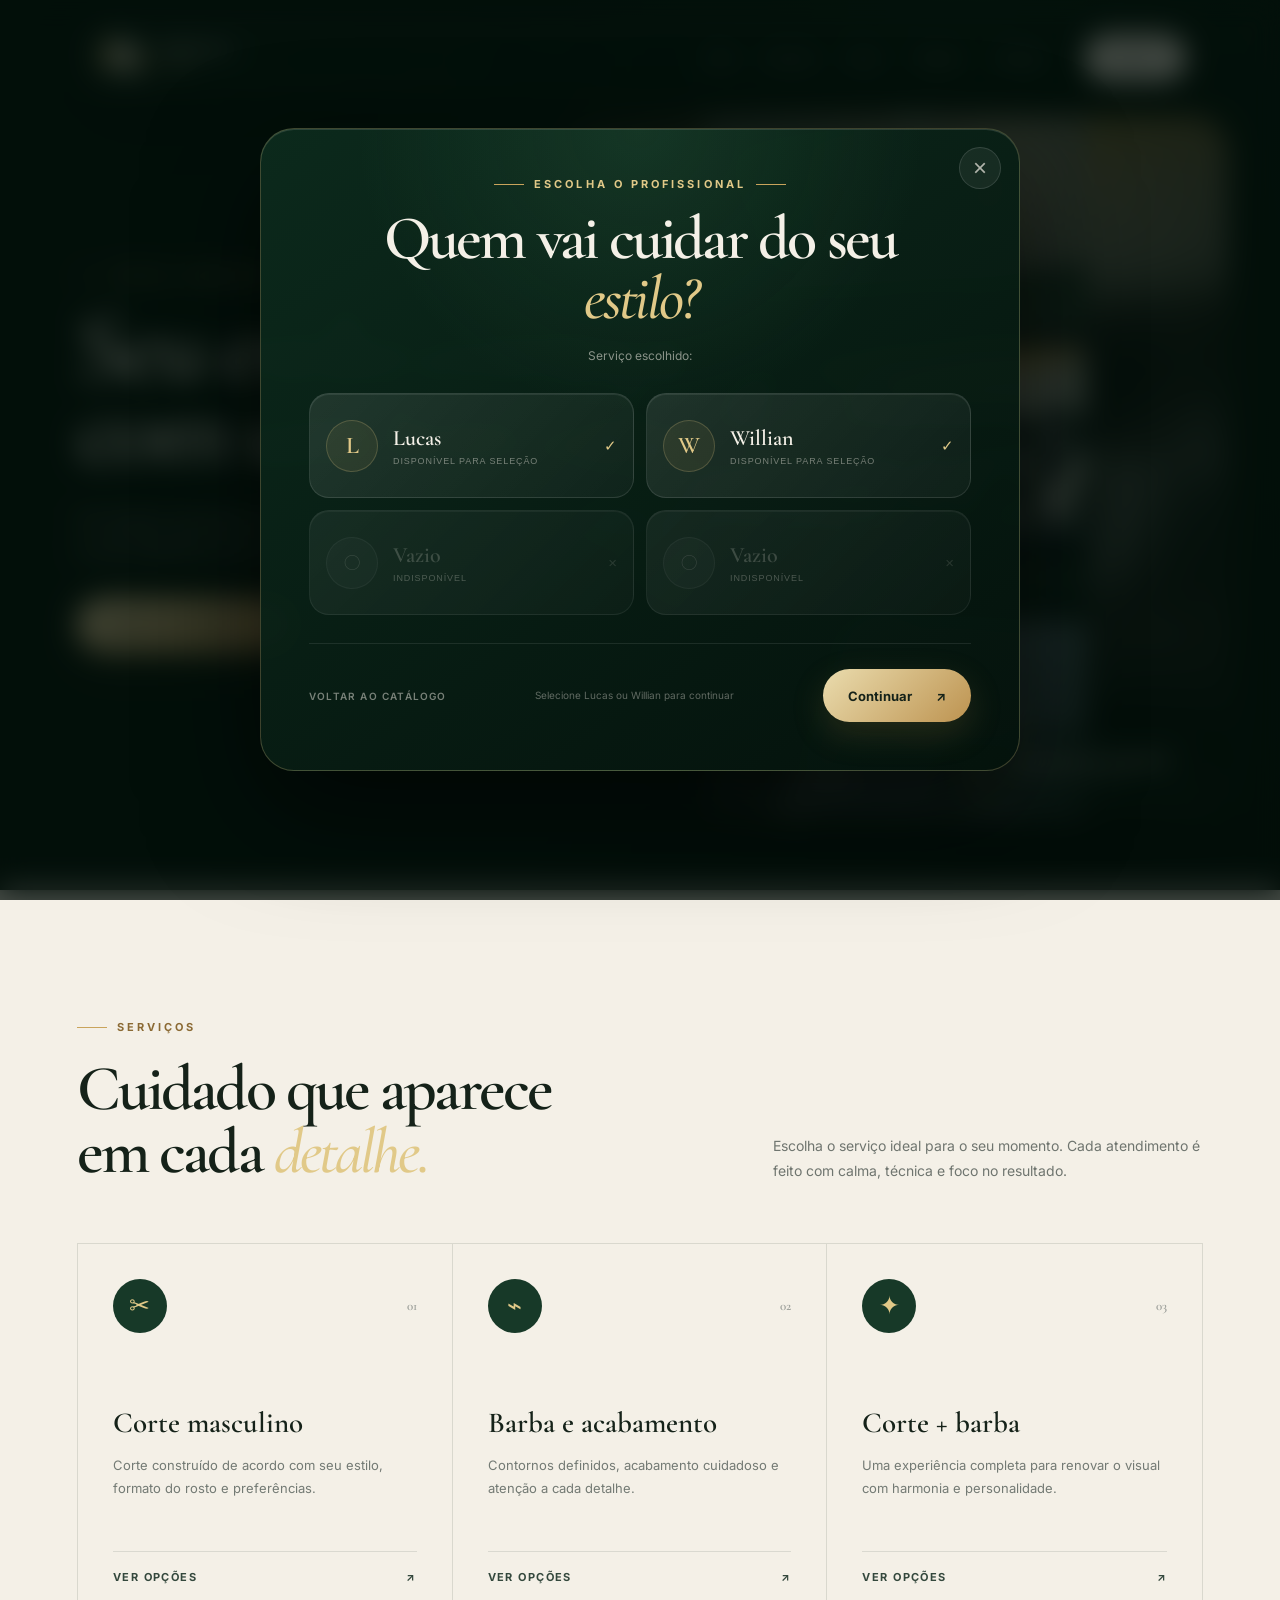
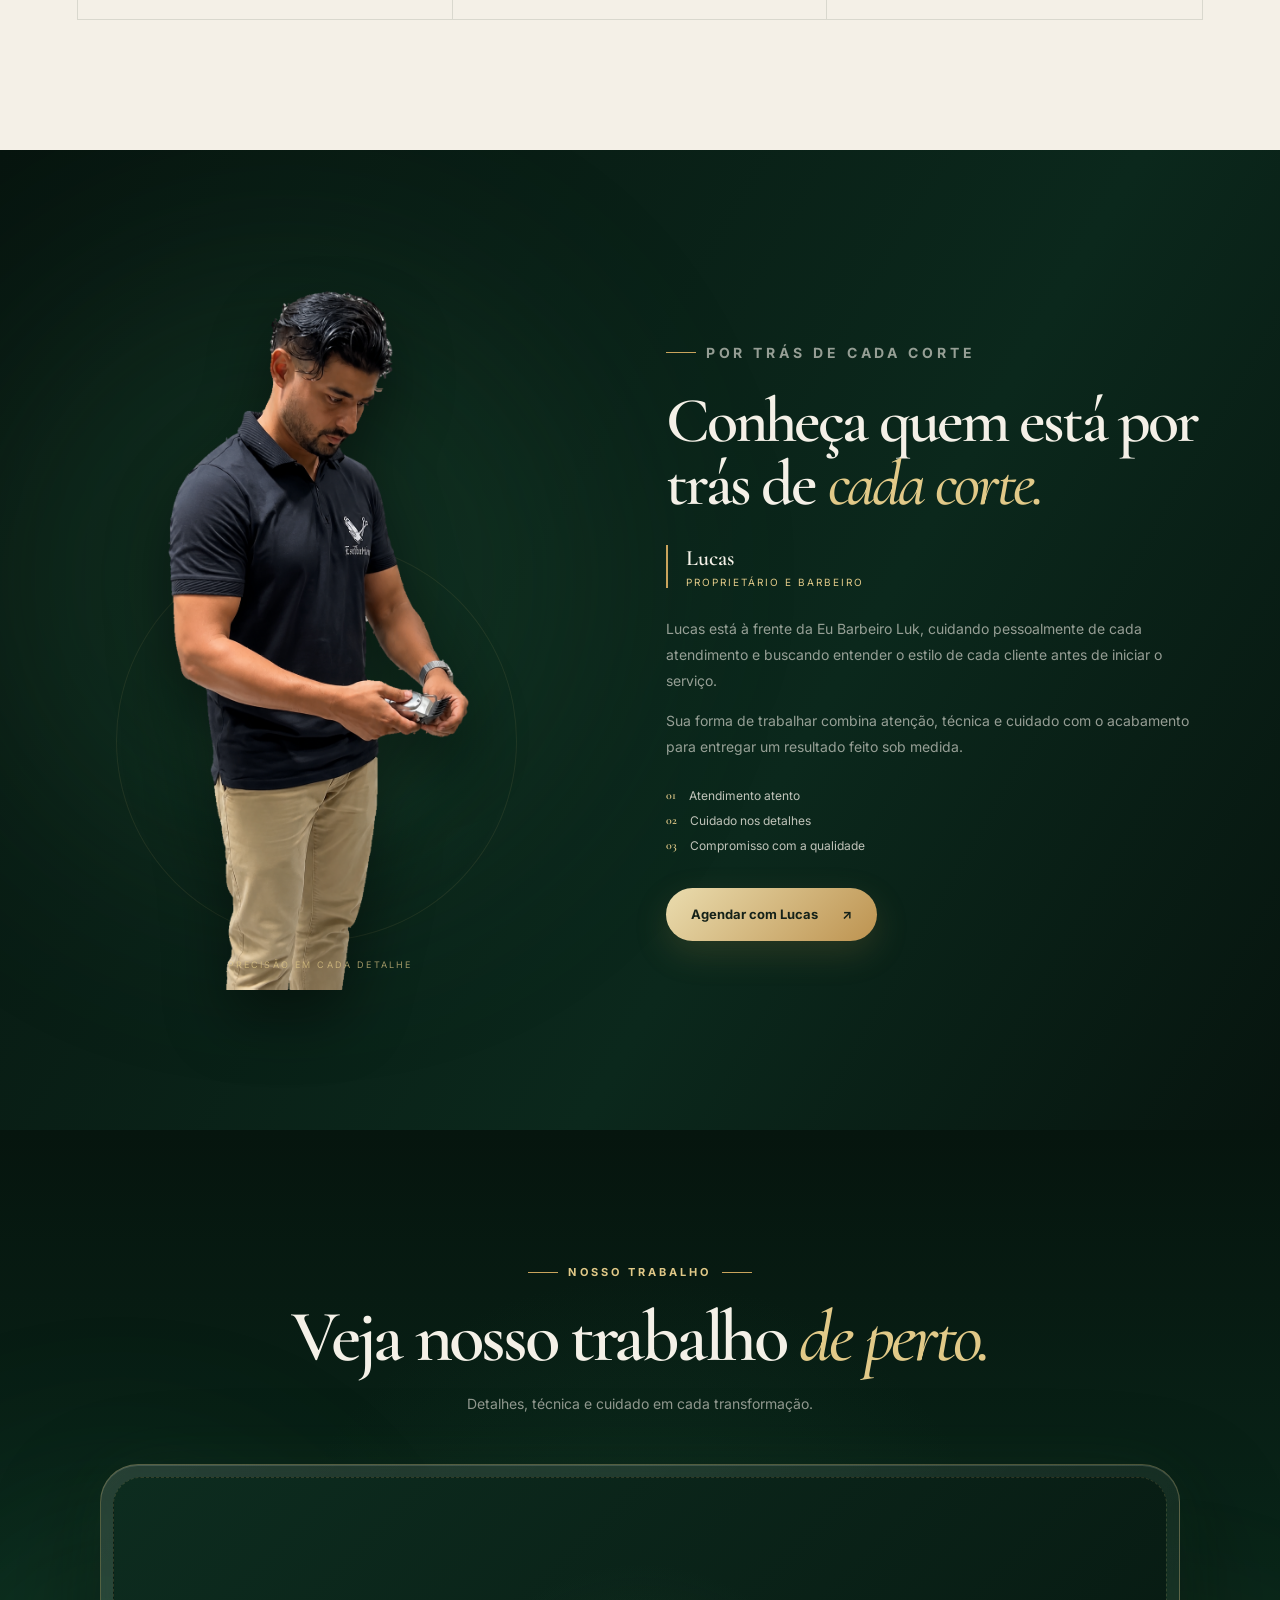
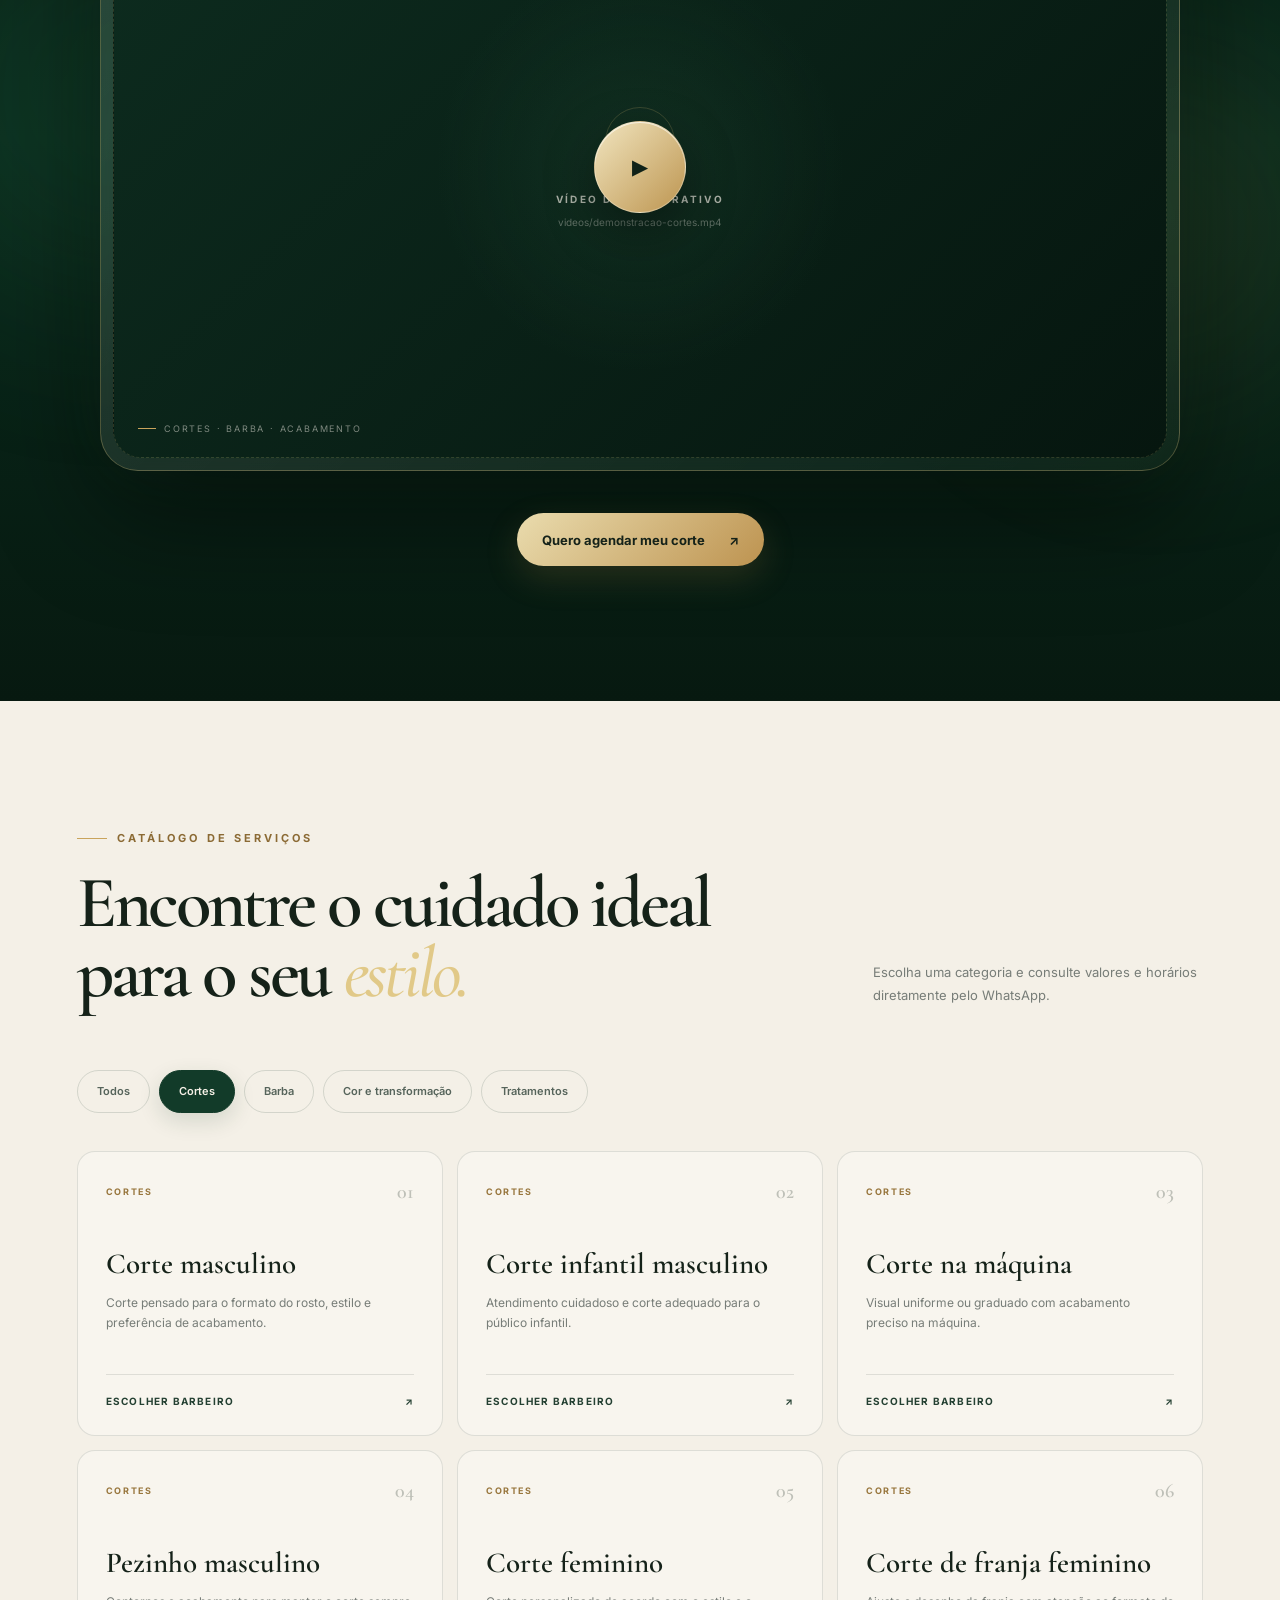
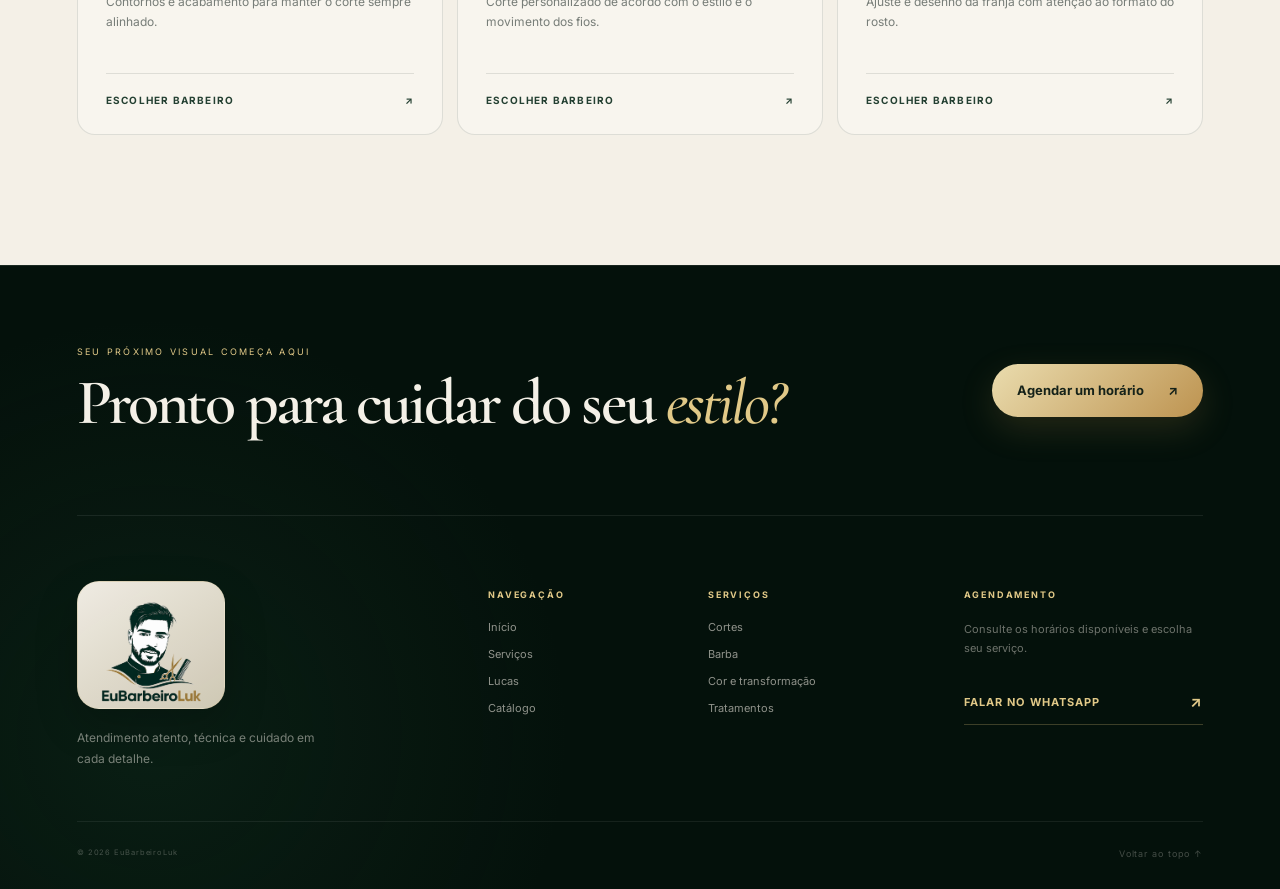
==== index.html @ 693a6d9d "Add files via upload" ====
<!doctype html>
<html lang="pt-BR">
<head>
  <meta charset="utf-8">
  <meta name="viewport" content="width=device-width, initial-scale=1">
  <meta name="description" content="Eu Barbeiro Luk. Estilo, precisão e cuidado em cada detalhe.">
  <meta name="theme-color" content="#06130e">
  <title>Eu Barbeiro Luk</title>
  <link rel="icon" href="imagens/logo-marca.png">
  <link rel="preconnect" href="https://fonts.googleapis.com">
  <link rel="preconnect" href="https://fonts.gstatic.com" crossorigin>
  <link href="https://fonts.googleapis.com/css2?family=Cormorant+Garamond:wght@500;600;700&family=Inter:wght@400;600;700&display=swap" rel="stylesheet">
  <link rel="stylesheet" href="estilos.css">
  <script src="script.js" defer></script>
</head>
<body>
  <header class="floating-header" id="cabecalho">
    <a class="brand" href="#inicio" aria-label="Eu Barbeiro Luk, início">
      <span class="brand-mark">
        <span class="brand-monogram" aria-hidden="true">L</span>
        <img src="imagens/logo-marca.png" alt="" class="brand-logo is-loaded">
      </span>
      <span class="brand-copy"><strong>EuBarbeiro</strong><small>Luk</small></span>
    </a>
    <nav class="nav" id="menu-principal" aria-label="Navegação principal">
      <a href="#inicio">Início</a>
      <a href="#servicos">Serviços</a>
      <a href="#proprietario">Sobre</a>
      <a href="#trabalho">Trabalho</a>
      <a href="#catalogo">Catálogo</a>
    </nav>
    <a class="header-cta whatsapp-link" data-message="Olá! Gostaria de consultar os horários disponíveis na Eu Barbeiro Luk." target="_blank" rel="noreferrer">Agendar</a>
    <button class="menu-button" type="button" aria-label="Abrir menu" aria-expanded="false" aria-controls="menu-principal"><span></span><span></span></button>
  </header>

  <main>
    <section class="hero" id="inicio">
      <div class="hero-media" aria-label="Fachada da Eu Barbeiro Luk">
        <img src="imagens/fachada.jpg" alt="Fachada da barbearia Eu Barbeiro Luk" class="hero-photo is-loaded">
      </div>
      <div class="hero-wash"></div><div class="hero-orb hero-orb-one"></div><div class="hero-orb hero-orb-two"></div>
      <div class="hero-content reveal">
        <p class="eyebrow"><span></span> Estilo, precisão e identidade</p>
        <h1>Seu estilo começa<br>com um <em>bom corte.</em></h1>
        <p class="hero-description">Um espaço pensado para quem valoriza técnica, atenção aos detalhes e uma experiência de cuidado do início ao fim.</p>
        <div class="hero-actions">
          <a class="button button-primary whatsapp-link" data-message="Olá! Quero agendar um horário na Eu Barbeiro Luk." target="_blank" rel="noreferrer">Agendar meu horário <span aria-hidden="true">↗</span></a>
          <a class="text-link" href="#servicos">Conhecer serviços <span aria-hidden="true">↓</span></a>
        </div>
      </div>
      <div class="hero-note glass-card" aria-label="Atendimento personalizado">
        <span class="note-mark" aria-hidden="true">✦</span><div><strong>Atendimento personalizado</strong><small>Do seu jeito, no seu ritmo.</small></div>
      </div>
    </section>

    <section class="section services" id="servicos">
      <div class="section-heading">
        <div><p class="eyebrow"><span></span> Serviços</p><h2>Cuidado que aparece<br>em cada <em>detalhe.</em></h2></div>
        <p>Escolha o serviço ideal para o seu momento. Cada atendimento é feito com calma, técnica e foco no resultado.</p>
      </div>
      <div class="service-grid">
        <article class="service-card"><div class="service-top"><span class="service-symbol" aria-hidden="true">✂</span><small>01</small></div><h3>Corte masculino</h3><p>Corte construído de acordo com seu estilo, formato do rosto e preferências.</p><a href="#catalogo">Ver opções <span aria-hidden="true">↗</span></a></article>
        <article class="service-card"><div class="service-top"><span class="service-symbol" aria-hidden="true">⌁</span><small>02</small></div><h3>Barba e acabamento</h3><p>Contornos definidos, acabamento cuidadoso e atenção a cada detalhe.</p><a href="#catalogo">Ver opções <span aria-hidden="true">↗</span></a></article>
        <article class="service-card"><div class="service-top"><span class="service-symbol" aria-hidden="true">✦</span><small>03</small></div><h3>Corte + barba</h3><p>Uma experiência completa para renovar o visual com harmonia e personalidade.</p><a href="#catalogo">Ver opções <span aria-hidden="true">↗</span></a></article>
      </div>
    </section>

    <section class="owner-section" id="proprietario">
      <div class="owner-glow"></div>
      <div class="owner-layout">
        <div class="owner-photo-wrap reveal">
          <img src="imagens/proprietario.png" alt="Lucas, proprietário e barbeiro da Eu Barbeiro Luk" loading="lazy" class="owner-photo is-loaded">
          <span class="owner-photo-caption">Precisão em cada detalhe</span>
        </div>
        <div class="owner-content reveal">
          <p class="eyebrow"><span></span> Por trás de cada corte</p>
          <h2>Conheça quem está por trás de <em>cada corte.</em></h2>
          <div class="owner-role"><span>Lucas</span><small>Proprietário e barbeiro</small></div>
          <!-- EDITE A APRESENTAÇÃO PROFISSIONAL NOS PARÁGRAFOS ABAIXO. -->
          <p>Lucas está à frente da Eu Barbeiro Luk, cuidando pessoalmente de cada atendimento e buscando entender o estilo de cada cliente antes de iniciar o serviço.</p>
          <p>Sua forma de trabalhar combina atenção, técnica e cuidado com o acabamento para entregar um resultado feito sob medida.</p>
          <div class="owner-values"><span><b>01</b> Atendimento atento</span><span><b>02</b> Cuidado nos detalhes</span><span><b>03</b> Compromisso com a qualidade</span></div>
          <a class="button button-primary whatsapp-link" data-message="Olá! Gostaria de agendar um horário com Lucas na Eu Barbeiro Luk." target="_blank" rel="noreferrer">Agendar com Lucas <span aria-hidden="true">↗</span></a>
        </div>
      </div>
    </section>

    <section class="video-section" id="trabalho">
      <div class="video-aura video-aura-one"></div><div class="video-aura video-aura-two"></div>
      <div class="video-heading reveal">
        <p class="eyebrow centered"><span></span> Nosso trabalho <span></span></p>
        <h2>Veja nosso trabalho <em>de perto.</em></h2>
        <p>Detalhes, técnica e cuidado em cada transformação.</p>
      </div>
      <div class="video-frame reveal">
        <div class="video-placeholder" aria-hidden="true"><span class="video-placeholder-mark">L</span><strong>VÍDEO DEMONSTRATIVO</strong><small>videos/demonstracao-cortes.mp4</small></div>
        <video class="showcase-video is-ready" src="videos/demonstracao-cortes.mp4" poster="imagens/capa-video.jpg" preload="metadata" playsinline controls aria-label="Demonstração de cortes, acabamento e barba">Seu navegador não oferece suporte à reprodução de vídeo.</video>
        <button class="custom-play" type="button" aria-label="Reproduzir vídeo demonstrativo"><span aria-hidden="true">▶</span></button>
        <div class="video-corner-label"><span></span> cortes · barba · acabamento</div>
      </div>
      <a class="button button-primary video-cta whatsapp-link" data-message="Olá! Assisti ao vídeo da Eu Barbeiro Luk e gostaria de consultar os horários disponíveis." target="_blank" rel="noreferrer">Quero agendar meu corte <span aria-hidden="true">↗</span></a>
    </section>

    <section class="catalogue section" id="catalogo">
      <div class="catalogue-heading">
        <div><p class="eyebrow"><span></span> Catálogo de serviços</p><h2>Encontre o cuidado ideal para o seu <em>estilo.</em></h2></div>
        <p>Escolha uma categoria e consulte valores e horários diretamente pelo WhatsApp.</p>
      </div>
      <div class="catalogue-filters" role="group" aria-label="Filtrar serviços por categoria">
        <button type="button" data-category="Todos" aria-pressed="false">Todos</button>
        <button type="button" data-category="Cortes" class="is-active" aria-pressed="true">Cortes</button>
        <button type="button" data-category="Barba" aria-pressed="false">Barba</button>
        <button type="button" data-category="Cor e transformação" aria-pressed="false">Cor e transformação</button>
        <button type="button" data-category="Tratamentos" aria-pressed="false">Tratamentos</button>
      </div>
      <div class="catalogue-grid" aria-live="polite"></div>
    </section>
  </main>

  <footer>
    <div class="footer-cta">
      <div><span>Seu próximo visual começa aqui</span><h2>Pronto para cuidar do seu <em>estilo?</em></h2></div>
      <a class="button button-primary whatsapp-link" data-message="Olá! Gostaria de consultar os horários disponíveis na Eu Barbeiro Luk." target="_blank" rel="noreferrer">Agendar um horário <span aria-hidden="true">↗</span></a>
    </div>
    <div class="footer-main">
      <div class="footer-intro"><a class="footer-brand" href="#inicio" aria-label="EuBarbeiroLuk, voltar ao início"><img src="imagens/logo.png" alt="EuBarbeiroLuk" loading="lazy"></a><p>Atendimento atento, técnica e cuidado em cada detalhe.</p></div>
      <div class="footer-column"><span>Navegação</span><a href="#inicio">Início</a><a href="#servicos">Serviços</a><a href="#proprietario">Lucas</a><a href="#catalogo">Catálogo</a></div>
      <div class="footer-column"><span>Serviços</span><a href="#catalogo">Cortes</a><a href="#catalogo">Barba</a><a href="#catalogo">Cor e transformação</a><a href="#catalogo">Tratamentos</a></div>
      <div class="footer-column footer-contact"><span>Agendamento</span><p>Consulte os horários disponíveis e escolha seu serviço.</p><a class="whatsapp-link" data-message="Olá! Gostaria de agendar um horário na Eu Barbeiro Luk." target="_blank" rel="noreferrer">Falar no WhatsApp <b aria-hidden="true">↗</b></a></div>
    </div>
    <div class="footer-bottom"><small>© <span id="ano-atual"></span> EuBarbeiroLuk</small><a href="#inicio">Voltar ao topo ↑</a></div>
  </footer>

  <div class="barber-modal-backdrop" id="barber-modal-backdrop" hidden>
    <div class="barber-modal" role="dialog" aria-modal="true" aria-labelledby="barber-modal-title" aria-describedby="barber-modal-description">
      <button class="barber-modal-close" type="button" aria-label="Fechar seleção de barbeiro">×</button>
      <p class="eyebrow centered"><span></span> Escolha o profissional <span></span></p>
      <h2 id="barber-modal-title">Quem vai cuidar do seu <em>estilo?</em></h2>
      <p id="barber-modal-description" class="barber-modal-service">Serviço escolhido: <strong id="servico-escolhido"></strong></p>
      <div class="barber-grid">
        <button type="button" class="barber-card" data-barber="Lucas" aria-pressed="false"><span class="barber-avatar" aria-hidden="true">L</span><span class="barber-card-copy"><strong>Lucas</strong><small>Disponível para seleção</small></span><span class="barber-card-status" aria-hidden="true">✓</span></button>
        <button type="button" class="barber-card" data-barber="Willian" aria-pressed="false"><span class="barber-avatar" aria-hidden="true">W</span><span class="barber-card-copy"><strong>Willian</strong><small>Disponível para seleção</small></span><span class="barber-card-status" aria-hidden="true">✓</span></button>
        <button type="button" class="barber-card" disabled aria-disabled="true"><span class="barber-avatar" aria-hidden="true">○</span><span class="barber-card-copy"><strong>Vazio</strong><small>Indisponível</small></span><span class="barber-card-status" aria-hidden="true">×</span></button>
        <button type="button" class="barber-card" disabled aria-disabled="true"><span class="barber-avatar" aria-hidden="true">○</span><span class="barber-card-copy"><strong>Vazio</strong><small>Indisponível</small></span><span class="barber-card-status" aria-hidden="true">×</span></button>
      </div>
      <div class="barber-modal-footer">
        <button type="button" class="barber-back-button">Voltar ao catálogo</button>
        <span class="barber-selection-hint">Selecione Lucas ou Willian para continuar</span>
        <a class="button button-primary barber-continue" target="_blank" rel="noreferrer" hidden>Continuar <span aria-hidden="true">↗</span></a>
      </div>
    </div>
  </div>
</body>
</html>
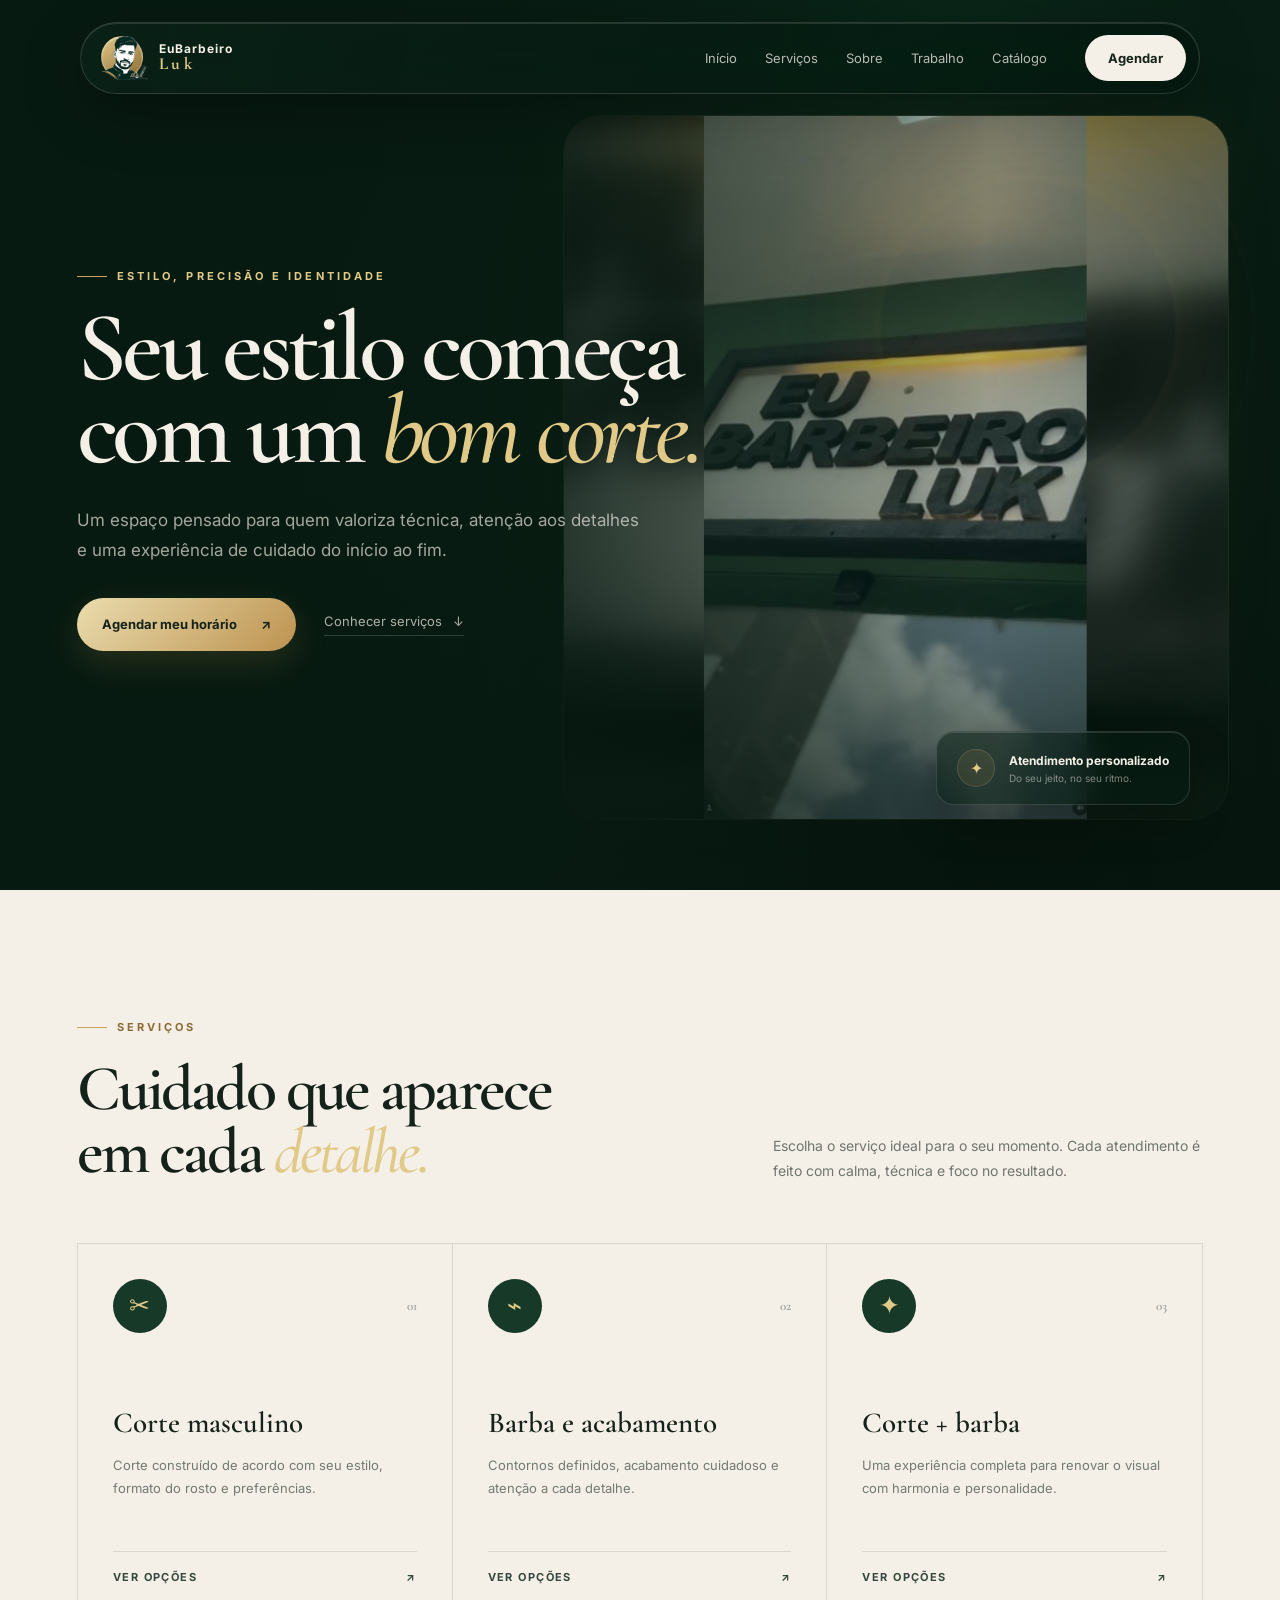
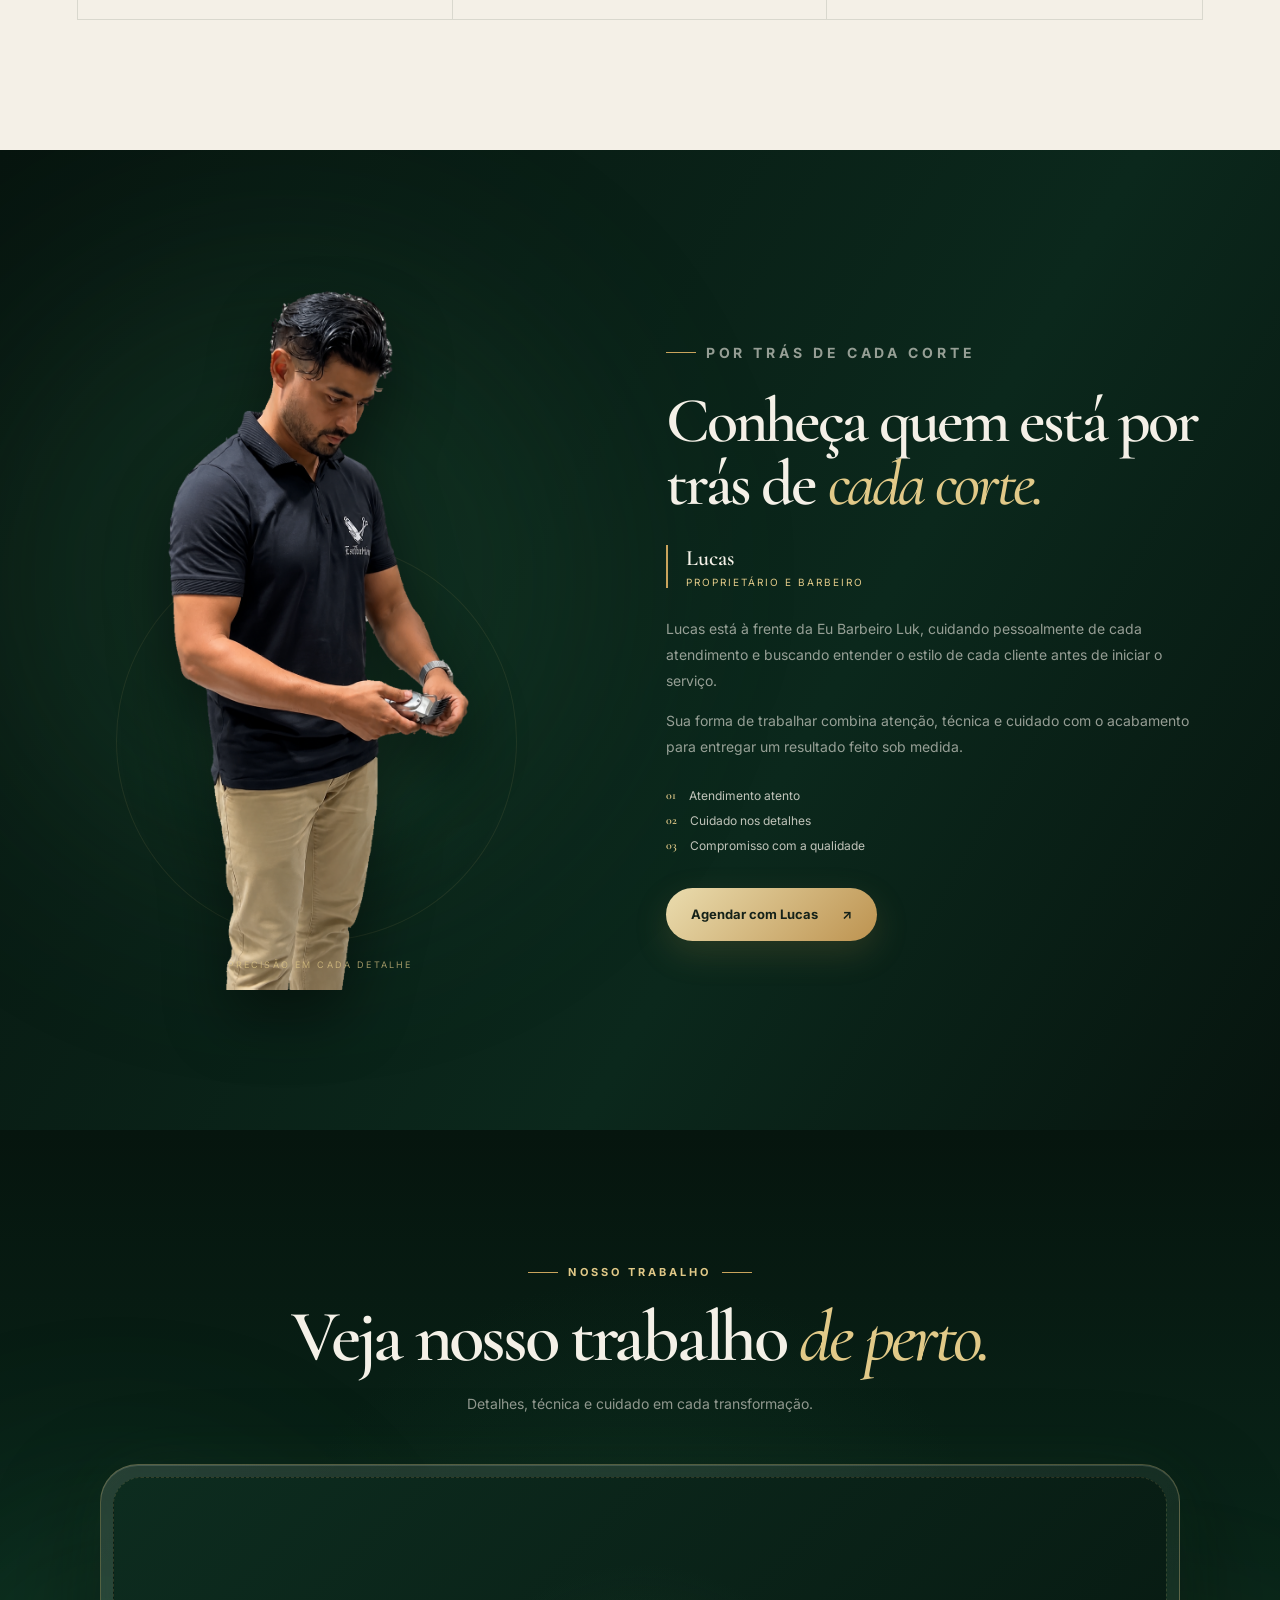
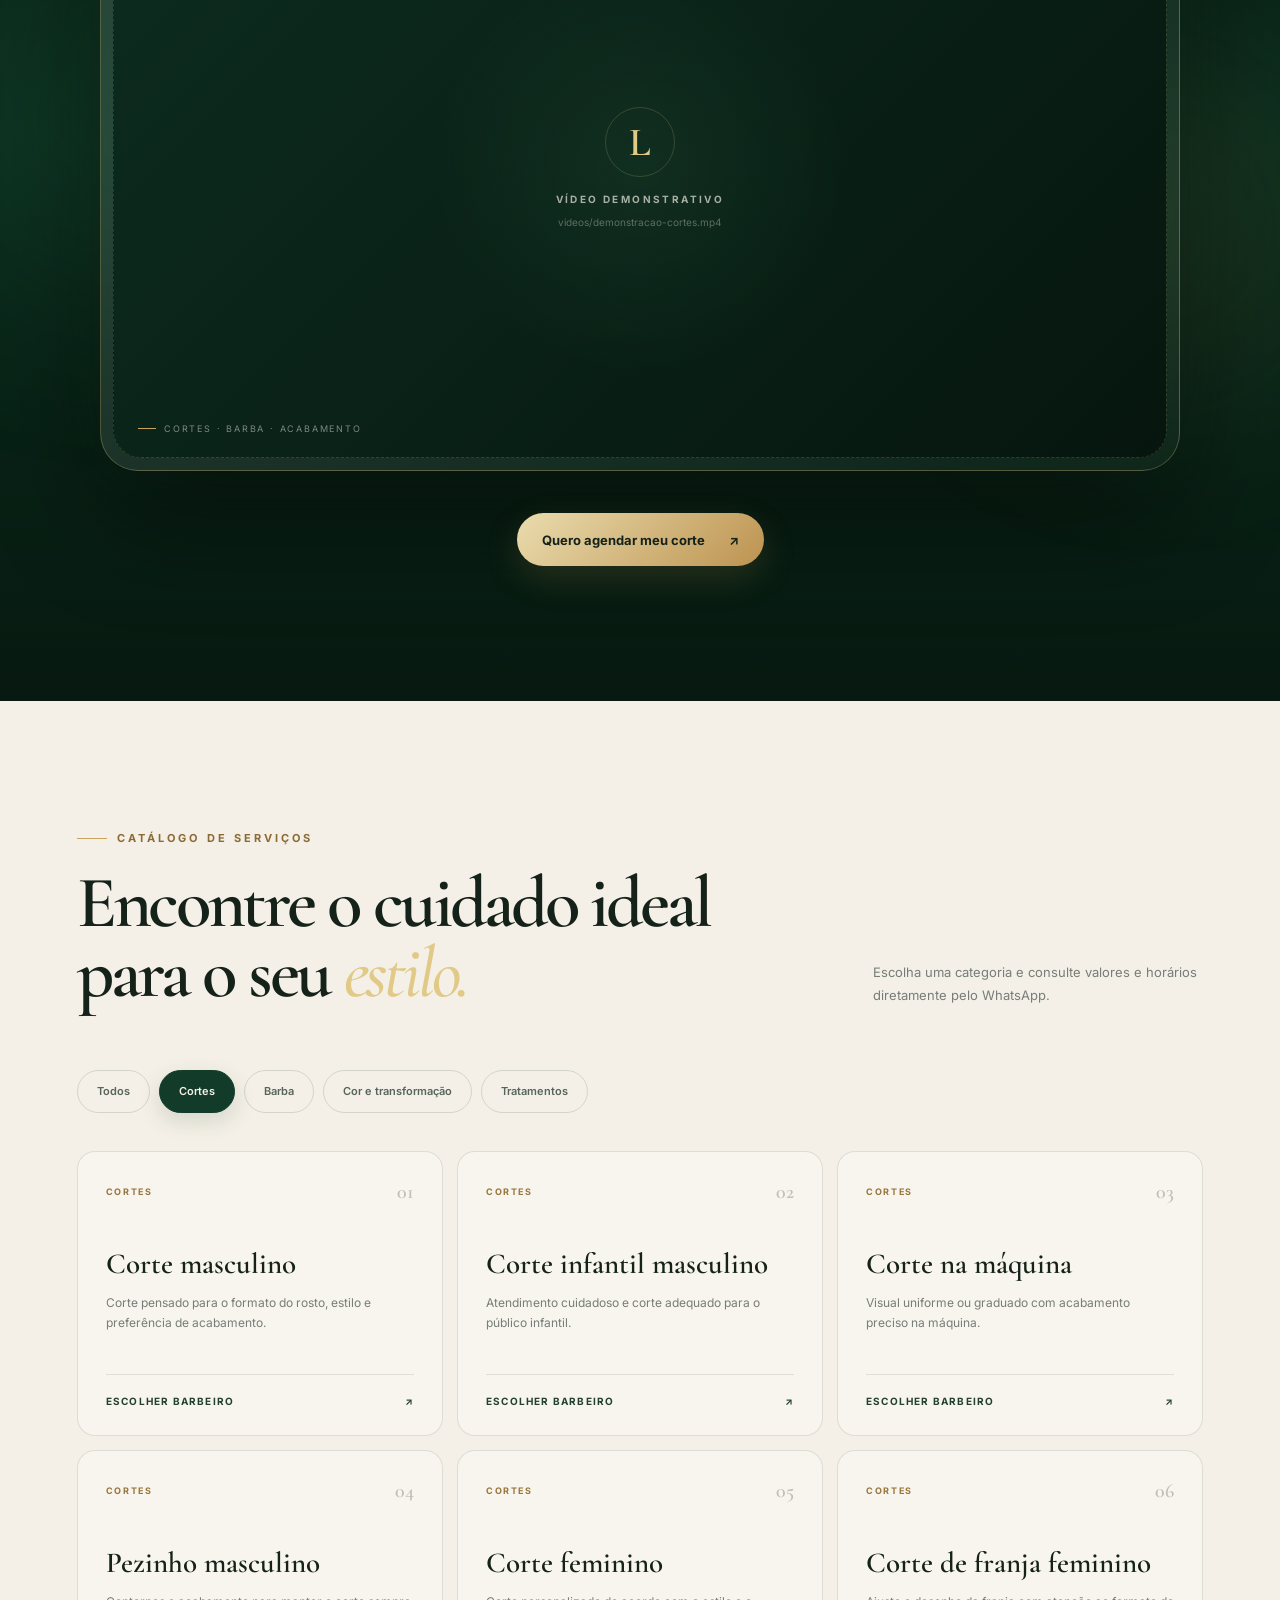
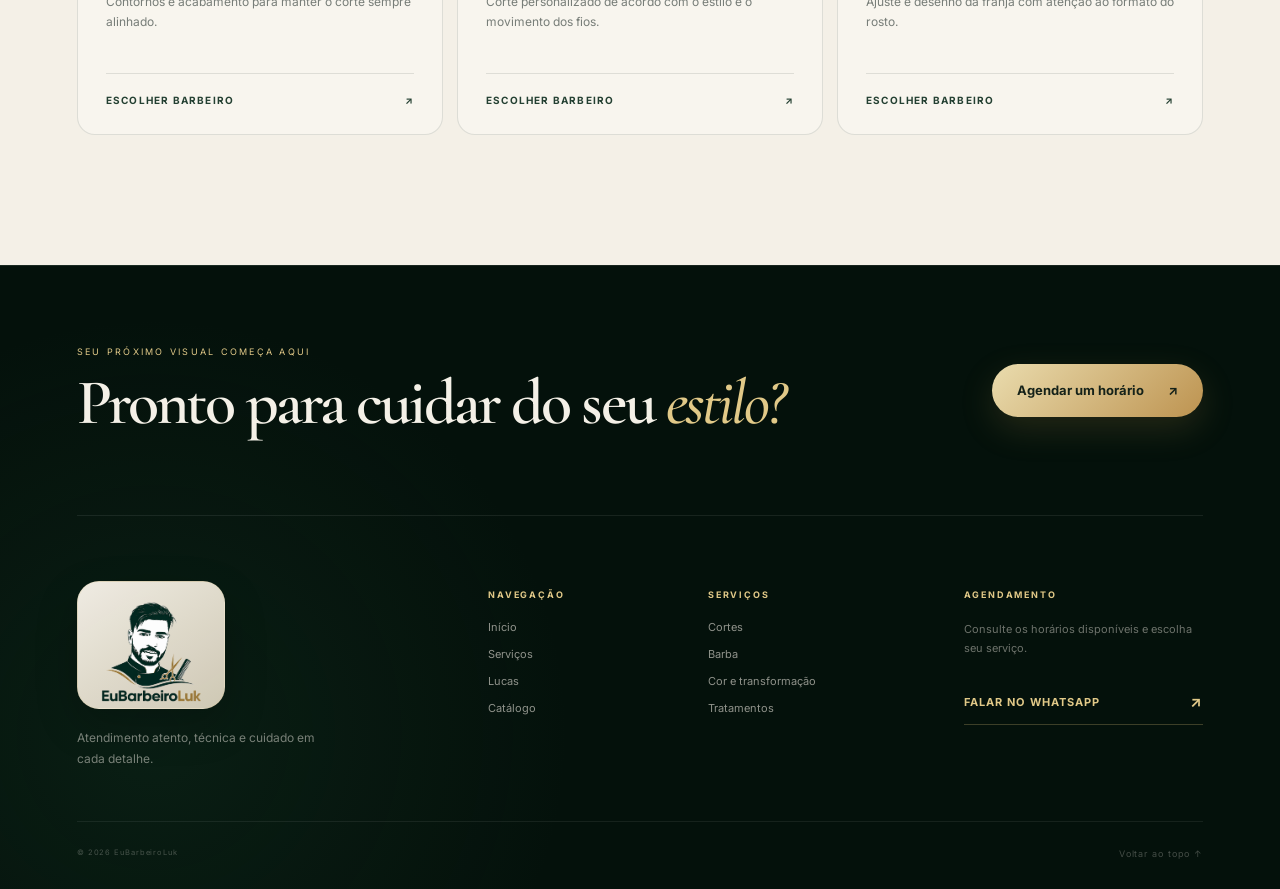
==== commit 2e6fdbe1: "Add files via upload" ====
--- a/index.html
+++ b/index.html
@@ -10,8 +10,8 @@
   <link rel="preconnect" href="https://fonts.googleapis.com">
   <link rel="preconnect" href="https://fonts.gstatic.com" crossorigin>
   <link href="https://fonts.googleapis.com/css2?family=Cormorant+Garamond:wght@500;600;700&family=Inter:wght@400;600;700&display=swap" rel="stylesheet">
-  <link rel="stylesheet" href="estilos.css">
-  <script src="script.js" defer></script>
+  <link rel="stylesheet" href="estilos.css?v=2">
+  <script src="script.js?v=2" defer></script>
 </head>
 <body>
   <header class="floating-header" id="cabecalho">
--- a/estilos.css
+++ b/estilos.css
@@ -0,0 +1,260 @@
+:root { --font-inter:"Inter",Arial,sans-serif; --font-cormorant:"Cormorant Garamond",Georgia,serif; --ink:#06130e; --forest:#0b2419; --cream:#f4f0e7; --gold:#c9a45c; --gold-light:#e1c988; --line:rgba(205,177,112,.22); }
+* { box-sizing:border-box; }
+[hidden],.barber-modal-backdrop[hidden],.barber-continue[hidden],.barber-selection-hint[hidden],.custom-play[hidden] { display:none!important; }
+html { scroll-behavior:smooth; }
+body { margin:0; background:var(--ink); color:var(--cream); font-family:var(--font-inter),Arial,sans-serif; overflow-x:hidden; }
+a { color:inherit; text-decoration:none; }
+button,a { -webkit-tap-highlight-color:transparent; }
+button:focus-visible,a:focus-visible,video:focus-visible { outline:2px solid var(--gold-light); outline-offset:4px; }
+
+.floating-header { position:fixed; top:22px; left:50%; z-index:50; transform:translateX(-50%); width:min(1120px,calc(100% - 32px)); min-height:72px; display:flex; align-items:center; gap:38px; padding:10px 13px 10px 20px; border:1px solid rgba(255,255,255,.14); border-radius:999px; background:linear-gradient(105deg,rgba(12,35,25,.72),rgba(4,18,12,.54)); box-shadow:0 18px 60px rgba(0,0,0,.28),inset 0 1px 0 rgba(255,255,255,.12); backdrop-filter:blur(20px) saturate(130%); transition:min-height .55s cubic-bezier(.22,.8,.26,1),width .55s cubic-bezier(.22,.8,.26,1),top .55s,background .55s; }
+.floating-header.is-compact { top:12px; width:min(820px,calc(100% - 28px)); min-height:58px; background:linear-gradient(105deg,rgba(12,35,25,.77),rgba(4,18,12,.64)); }
+.brand { display:flex; align-items:center; gap:10px; flex-shrink:0; }
+.brand-mark { position:relative; width:48px; height:44px; display:block; flex-shrink:0; }
+.brand-logo,.brand-monogram { position:absolute; inset:0; width:48px; height:44px; }
+.brand-logo { z-index:2; object-fit:contain; opacity:0; transition:opacity .25s; }
+.brand-logo.is-loaded { opacity:1; }
+.brand-monogram { display:grid; place-items:center; width:42px; height:42px; border-radius:50%; background:linear-gradient(145deg,var(--gold-light),#8d6a2e); color:#102117; border:1px solid rgba(255,255,255,.28); font:700 24px/1 var(--font-cormorant),serif; box-shadow:inset 0 1px 1px rgba(255,255,255,.4); }
+.brand-copy { display:flex; flex-direction:column; line-height:1; letter-spacing:.06em; }
+.brand-copy strong { font-size:12px; }
+.brand-copy small { color:var(--gold-light); font:700 17px/1.05 var(--font-cormorant),serif; letter-spacing:.2em; }
+.nav { display:flex; align-items:center; justify-content:center; gap:28px; margin-left:auto; }
+.nav a { color:rgba(244,240,231,.75); font-size:13px; transition:color .25s; }
+.nav a:hover { color:var(--gold-light); }
+.header-cta { display:inline-flex; align-items:center; justify-content:center; min-height:46px; padding:0 23px; border-radius:999px; background:var(--cream); color:#142219; font-size:13px; font-weight:700; transition:transform .25s,box-shadow .25s; }
+.header-cta:hover { transform:translateY(-2px); box-shadow:0 8px 24px rgba(225,201,136,.18); }
+.menu-button { display:none; }
+
+.hero { min-height:890px; position:relative; display:flex; align-items:center; padding:150px max(6vw,28px) 120px; isolation:isolate; overflow:hidden; background:radial-gradient(circle at 75% 44%,rgba(91,128,91,.25),transparent 28%),linear-gradient(115deg,#071a11 0%,#0b2b1c 55%,#07150f 100%); }
+.hero-media { position:absolute; z-index:-3; top:115px; right:4%; bottom:70px; width:52%; overflow:hidden; border:1px solid rgba(225,201,136,.22); border-radius:38px; background:#0a2016; box-shadow:0 34px 90px rgba(0,0,0,.42),0 0 50px rgba(201,164,92,.08),inset 0 1px rgba(255,255,255,.12); }
+.hero-media::after { content:""; position:absolute; inset:0; pointer-events:none; background:linear-gradient(130deg,rgba(255,255,255,.08),transparent 24%,transparent 72%,rgba(201,164,92,.07)); }
+.hero-photo { position:absolute; inset:0; width:100%; height:100%; object-fit:cover; object-position:center; filter:saturate(.82) contrast(1.04); opacity:0; transition:opacity .45s,transform .6s cubic-bezier(.2,.75,.28,1); }
+.hero-photo.is-loaded { opacity:1; }
+.hero-media:hover .hero-photo { transform:scale(1.025); }
+.hero-wash { position:absolute; inset:0; z-index:-2; background:linear-gradient(90deg,#071a11 0%,rgba(7,26,17,.92) 37%,rgba(7,26,17,.28) 77%,rgba(7,26,17,.58) 100%),linear-gradient(0deg,rgba(4,14,9,.7),transparent 45%); }
+.hero-orb { position:absolute; border-radius:50%; filter:blur(2px); z-index:-1; pointer-events:none; }
+.hero-orb-one { width:300px; height:300px; border:1px solid rgba(207,174,98,.17); right:8%; top:20%; box-shadow:0 0 100px rgba(197,164,89,.08); }
+.hero-orb-two { width:470px; height:470px; border:1px solid rgba(255,255,255,.06); right:2%; top:10%; }
+.hero-content { width:min(720px,67vw); position:relative; z-index:2; }
+.eyebrow { display:flex; align-items:center; gap:10px; margin:0 0 24px; color:var(--gold-light); font-size:11px; text-transform:uppercase; letter-spacing:.28em; font-weight:700; }
+.eyebrow span { width:30px; height:1px; background:var(--gold); }
+h1,h2 { margin:0; font-family:var(--font-cormorant),Georgia,serif; font-weight:600; letter-spacing:-.045em; }
+h1 { font-size:clamp(64px,7.7vw,116px); line-height:.84; }
+h1 em,h2 em { color:var(--gold-light); font-weight:500; }
+.hero-description { max-width:570px; margin:32px 0; color:rgba(244,240,231,.66); font-size:17px; line-height:1.8; }
+.hero-actions { display:flex; align-items:center; gap:28px; }
+.button { min-height:53px; display:inline-flex; align-items:center; justify-content:center; gap:24px; padding:0 25px; border-radius:999px; font-size:13px; font-weight:700; transition:transform .25s,box-shadow .25s,background .25s; }
+.button-primary { color:#152219; background:linear-gradient(135deg,#eadcae,#bd9350); box-shadow:0 12px 34px rgba(182,143,71,.18); }
+.button-primary:hover { transform:translateY(-3px); box-shadow:0 16px 42px rgba(182,143,71,.28); }
+.text-link { display:inline-flex; align-items:center; gap:11px; color:rgba(244,240,231,.7); font-size:13px; border-bottom:1px solid rgba(244,240,231,.18); padding-bottom:6px; }
+.hero-note { position:absolute; right:7%; bottom:85px; display:flex; align-items:center; gap:14px; padding:17px 20px; }
+.glass-card { border:1px solid rgba(255,255,255,.13); background:rgba(7,29,19,.54); backdrop-filter:blur(16px); border-radius:18px; box-shadow:0 15px 45px rgba(0,0,0,.24),inset 0 1px rgba(255,255,255,.12); }
+.note-mark { width:38px; height:38px; border-radius:50%; display:grid; place-items:center; color:var(--gold-light); background:rgba(196,158,85,.11); border:1px solid var(--line); }
+.hero-note div { display:flex; flex-direction:column; gap:4px; }
+.hero-note strong { font-size:12px; }
+.hero-note small { color:rgba(244,240,231,.5); font-size:10px; }
+.asset-hint { text-align:center; color:rgba(244,240,231,.58); }
+.asset-hint span { display:block; font-size:10px; letter-spacing:.22em; color:var(--gold-light); }
+.asset-hint small { font-size:10px; }
+.hero-asset-hint { position:absolute; inset:0; z-index:2; display:grid; place-content:center; gap:7px; background:linear-gradient(145deg,#0d2c1f,#06160f); }
+
+.section { padding:130px max(6vw,28px); }
+.services { background:var(--cream); color:#152219; }
+.section-heading { max-width:1220px; margin:0 auto 60px; display:flex; justify-content:space-between; align-items:end; gap:50px; }
+.section-heading h2,.owner-content h2 { font-size:clamp(46px,5vw,72px); line-height:.98; }
+.section-heading .eyebrow { color:#8b6a34; }
+.section-heading>p { max-width:430px; margin:0; color:#6f756f; font-size:14px; line-height:1.8; }
+.service-grid { max-width:1220px; margin:0 auto; display:grid; grid-template-columns:repeat(3,1fr); border:1px solid rgba(34,55,43,.13); }
+.service-card { min-height:375px; padding:35px; border-right:1px solid rgba(34,55,43,.13); display:flex; flex-direction:column; transition:transform .35s,background .35s,box-shadow .35s; }
+.service-card:last-child { border-right:0; }
+.service-card:hover { transform:translateY(-8px); background:#faf7f0; box-shadow:0 18px 45px rgba(37,54,44,.09); }
+.service-top { display:flex; align-items:center; justify-content:space-between; }
+.service-top small { color:#9b9e99; font:600 13px var(--font-cormorant),serif; }
+.service-symbol { width:54px; height:54px; display:grid; place-items:center; border-radius:50%; background:#173928; color:var(--gold-light); font:25px var(--font-cormorant),serif; }
+.service-card h3 { margin:auto 0 14px; font:600 29px var(--font-cormorant),serif; }
+.service-card p { min-height:72px; margin:0 0 25px; color:#737a74; font-size:13px; line-height:1.75; }
+.service-card a { display:flex; align-items:center; justify-content:space-between; padding-top:18px; border-top:1px solid rgba(34,55,43,.12); color:#34483d; font-size:11px; font-weight:700; text-transform:uppercase; letter-spacing:.13em; }
+
+.owner-section { position:relative; overflow:hidden; padding:140px max(6vw,28px); background:linear-gradient(120deg,#07150f,#0b281c 62%,#07150f); }
+.owner-glow { position:absolute; width:620px; height:620px; left:-2%; top:12%; border-radius:50%; background:rgba(46,107,73,.19); filter:blur(100px); }
+.owner-layout { max-width:1220px; margin:auto; display:grid; grid-template-columns:.95fr 1.05fr; gap:clamp(60px,8vw,125px); align-items:center; position:relative; }
+.owner-photo-wrap { min-height:700px; position:relative; display:flex; align-items:flex-end; justify-content:center; transition:transform .4s cubic-bezier(.2,.75,.28,1); }
+.owner-photo-wrap::before { content:""; position:absolute; width:82%; aspect-ratio:1; left:8%; bottom:7%; border-radius:50%; background:radial-gradient(circle,rgba(59,116,80,.25),rgba(16,55,36,.08) 48%,transparent 70%); border:1px solid rgba(218,186,114,.1); }
+.owner-photo-wrap:hover { transform:translateY(-10px); }
+.owner-photo { z-index:2; display:block; width:100%; height:700px; object-fit:contain; object-position:center bottom; opacity:0; transform:scale(1.04); transform-origin:center bottom; filter:drop-shadow(0 28px 30px rgba(0,0,0,.44)); transition:opacity .4s,transform .4s; }
+.owner-photo-wrap:hover .owner-photo { transform:scale(1.06); }
+.owner-photo.is-loaded { opacity:1; }
+.owner-photo-caption { position:absolute; z-index:3; left:50%; bottom:20px; transform:translateX(-50%); white-space:nowrap; color:rgba(225,201,136,.7); font-size:9px; text-transform:uppercase; letter-spacing:.24em; }
+.owner-content h2 { max-width:600px; margin-bottom:30px; }
+.owner-role { display:flex; flex-direction:column; gap:5px; padding-left:18px; margin-bottom:28px; border-left:2px solid var(--gold); }
+.owner-role span { font:600 22px var(--font-cormorant),serif; }
+.owner-role small { color:var(--gold-light); font-size:10px; text-transform:uppercase; letter-spacing:.2em; }
+.owner-content>p { color:rgba(244,240,231,.6); font-size:14px; line-height:1.85; }
+.owner-values { margin:28px 0 35px; display:grid; gap:10px; }
+.owner-values span { display:flex; align-items:center; gap:13px; color:rgba(244,240,231,.78); font-size:12px; }
+.owner-values b { color:var(--gold-light); font:600 12px var(--font-cormorant),serif; }
+
+.video-section { position:relative; overflow:hidden; padding:135px max(6vw,28px); text-align:center; background:radial-gradient(circle at 50% 45%,rgba(34,92,62,.23),transparent 42%),linear-gradient(180deg,#06150e,#0a2b1d 52%,#071910); }
+.video-aura { position:absolute; border-radius:50%; filter:blur(90px); pointer-events:none; }
+.video-aura-one { width:420px; height:420px; left:-7%; top:30%; background:rgba(47,128,83,.13); }
+.video-aura-two { width:360px; height:360px; right:-4%; top:44%; background:rgba(200,160,81,.08); }
+.video-heading { position:relative; z-index:1; max-width:850px; margin:0 auto 52px; }
+.eyebrow.centered { justify-content:center; }
+.video-heading h2,.catalogue-heading h2 { font-size:clamp(48px,5.7vw,82px); line-height:.95; }
+.video-heading>p:last-child { margin:22px 0 0; color:rgba(244,240,231,.58); font-size:14px; }
+.video-frame { position:relative; z-index:1; width:min(1080px,100%); aspect-ratio:16/9; margin:0 auto; padding:12px; border:1px solid rgba(221,191,122,.3); border-radius:38px; background:linear-gradient(135deg,rgba(255,255,255,.12),rgba(255,255,255,.025)); box-shadow:0 45px 110px rgba(0,0,0,.48),0 0 70px rgba(83,157,105,.09),inset 0 1px 0 rgba(255,255,255,.14); backdrop-filter:blur(18px); }
+.video-placeholder,.showcase-video { position:absolute; inset:12px; width:calc(100% - 24px); height:calc(100% - 24px); border-radius:28px; }
+.video-placeholder { display:grid; place-content:center; gap:11px; background:radial-gradient(circle at center,rgba(47,102,70,.2),transparent 34%),linear-gradient(135deg,#0d2c1f,#06160f); border:1px dashed rgba(220,190,119,.19); }
+.video-placeholder-mark { width:70px; height:70px; display:grid; place-items:center; margin:0 auto 5px; border:1px solid var(--line); border-radius:50%; color:var(--gold-light); font:600 40px var(--font-cormorant),serif; }
+.video-placeholder strong { color:rgba(244,240,231,.67); font-size:10px; letter-spacing:.24em; }
+.video-placeholder small { color:rgba(244,240,231,.35); font-size:10px; }
+.showcase-video { z-index:2; object-fit:cover; background:#07140e; opacity:0; transition:opacity .35s; }
+.showcase-video.is-ready { opacity:1; }
+.custom-play { position:absolute; z-index:4; left:50%; top:50%; transform:translate(-50%,-50%); width:92px; height:92px; display:grid; place-items:center; padding-left:5px; border:1px solid rgba(255,255,255,.28); border-radius:50%; color:#102218; background:linear-gradient(135deg,#f1e5bf,#bd9550); box-shadow:0 18px 50px rgba(0,0,0,.38),inset 0 1px rgba(255,255,255,.65); cursor:pointer; transition:transform .28s,box-shadow .28s; }
+.custom-play:hover { transform:translate(-50%,-50%) scale(1.08); box-shadow:0 22px 58px rgba(0,0,0,.46),0 0 34px rgba(215,183,106,.18); }
+.custom-play span { font-size:21px; }
+.video-corner-label { position:absolute; z-index:4; left:37px; bottom:36px; display:flex; align-items:center; gap:8px; color:rgba(244,240,231,.5); font-size:9px; text-transform:uppercase; letter-spacing:.2em; pointer-events:none; }
+.video-corner-label span { width:18px; height:1px; background:var(--gold); }
+.video-cta { margin-top:42px; position:relative; z-index:1; }
+
+.catalogue { background:var(--cream); color:#152219; }
+.catalogue-heading { max-width:1220px; margin:0 auto 62px; display:flex; align-items:end; justify-content:space-between; gap:50px; }
+.catalogue-heading>div { max-width:700px; }
+.catalogue-heading .eyebrow { color:#8b6a34; }
+.catalogue-heading>p { max-width:330px; margin:0; color:#777d78; font-size:13px; line-height:1.8; }
+.catalogue-filters { max-width:1220px; margin:0 auto 38px; display:flex; flex-wrap:wrap; gap:9px; }
+.catalogue-filters button { min-height:43px; padding:0 19px; border:1px solid rgba(25,57,40,.15); border-radius:999px; background:transparent; color:#56645b; font:600 11px var(--font-inter),sans-serif; cursor:pointer; transition:color .25s,background .25s,border-color .25s,transform .25s; }
+.catalogue-filters button:hover { transform:translateY(-2px); border-color:rgba(25,57,40,.35); color:#163a27; }
+.catalogue-filters button.is-active { background:#123b29; border-color:#123b29; color:#f5f0e6; box-shadow:0 8px 22px rgba(21,55,38,.14); }
+.catalogue-grid { max-width:1220px; margin:auto; display:grid; grid-template-columns:repeat(3,1fr); gap:14px; }
+.catalogue-card { min-height:285px; display:flex; flex-direction:column; padding:28px; border:1px solid rgba(31,55,42,.12); border-radius:18px; background:#f8f5ee; transition:transform .35s,box-shadow .35s; }
+.catalogue-card:hover { transform:translateY(-8px); box-shadow:0 22px 50px rgba(34,53,43,.1); }
+.catalogue-card-top { display:flex; align-items:center; justify-content:space-between; }
+.catalogue-card-top small { color:#98763d; font-size:9px; letter-spacing:.18em; font-weight:700; text-transform:uppercase; }
+.catalogue-card-top span { color:rgba(21,34,25,.25); font:600 20px var(--font-cormorant),serif; }
+.catalogue-card h3 { margin:42px 0 12px; font:600 29px var(--font-cormorant),serif; }
+.catalogue-card p { margin:0 0 26px; color:#777d78; font-size:12px; line-height:1.7; }
+.catalogue-card-action { width:100%; display:flex; justify-content:space-between; align-items:center; margin-top:auto; padding:20px 0 0; border:0; border-top:1px solid rgba(34,55,43,.12); color:#244032; background:transparent; font:700 10px var(--font-inter),sans-serif; text-transform:uppercase; letter-spacing:.12em; cursor:pointer; transition:color .25s; }
+.catalogue-card-action:hover { color:#9a7337; }
+
+.barber-modal-backdrop { position:fixed; z-index:100; inset:0; display:none; place-items:center; padding:24px; background:rgba(2,12,8,.72); backdrop-filter:blur(14px); animation:modalFade .3s both; }
+.barber-modal-backdrop.is-open { display:grid; }
+.barber-modal { position:relative; width:min(760px,100%); max-height:calc(100vh - 48px); overflow:auto; padding:48px; border:1px solid rgba(225,201,136,.26); border-radius:34px; color:var(--cream); background:radial-gradient(circle at 50% 0,rgba(65,126,88,.2),transparent 38%),linear-gradient(145deg,rgba(12,43,29,.96),rgba(4,18,12,.96)); box-shadow:0 40px 110px rgba(0,0,0,.58),inset 0 1px rgba(255,255,255,.13); animation:modalRise .42s cubic-bezier(.2,.75,.28,1) both; }
+.barber-modal-close { position:absolute; top:18px; right:18px; width:42px; height:42px; display:grid; place-items:center; border:1px solid rgba(255,255,255,.13); border-radius:50%; color:rgba(244,240,231,.7); background:rgba(255,255,255,.06); font-size:24px; cursor:pointer; transition:color .25s,background .25s,transform .25s; }
+.barber-modal-close:hover { color:var(--cream); background:rgba(255,255,255,.11); transform:rotate(4deg); }
+.barber-modal .eyebrow { margin-bottom:18px; }
+.barber-modal h2 { max-width:560px; margin:0 auto; text-align:center; font-size:clamp(42px,5vw,62px); line-height:.96; }
+.barber-modal-service { margin:20px 0 30px; color:rgba(244,240,231,.55); text-align:center; font-size:12px; }
+.barber-modal-service strong { color:var(--gold-light); }
+.barber-grid { display:grid; grid-template-columns:repeat(2,1fr); gap:12px; }
+.barber-card { min-height:105px; display:flex; align-items:center; gap:15px; padding:16px; border:1px solid rgba(255,255,255,.11); border-radius:20px; color:var(--cream); text-align:left; background:linear-gradient(135deg,rgba(255,255,255,.095),rgba(255,255,255,.035)); box-shadow:inset 0 1px rgba(255,255,255,.08); cursor:pointer; transition:transform .28s,border-color .28s,background .28s,box-shadow .28s; }
+.barber-card:not(:disabled):hover { transform:translateY(-4px); border-color:rgba(225,201,136,.32); background:linear-gradient(135deg,rgba(255,255,255,.13),rgba(201,164,92,.055)); }
+.barber-card.is-selected { border-color:rgba(225,201,136,.72); background:linear-gradient(135deg,rgba(201,164,92,.18),rgba(255,255,255,.055)); box-shadow:0 14px 35px rgba(0,0,0,.18),inset 0 1px rgba(255,255,255,.12); }
+.barber-card:disabled { color:rgba(244,240,231,.32); cursor:not-allowed; opacity:.62; }
+.barber-avatar { flex:0 0 auto; width:52px; height:52px; display:grid; place-items:center; border:1px solid rgba(225,201,136,.22); border-radius:50%; color:var(--gold-light); background:rgba(201,164,92,.09); font:600 24px var(--font-cormorant),serif; }
+.barber-card:disabled .barber-avatar { color:rgba(244,240,231,.25); border-color:rgba(255,255,255,.08); background:rgba(255,255,255,.035); }
+.barber-card-copy { min-width:0; display:flex; flex:1; flex-direction:column; gap:5px; }
+.barber-card-copy strong { font:600 22px var(--font-cormorant),serif; }
+.barber-card-copy small { color:rgba(244,240,231,.44); font-size:9px; text-transform:uppercase; letter-spacing:.1em; }
+.barber-card-status { flex:0 0 auto; color:var(--gold-light); font-size:15px; }
+.barber-card:disabled .barber-card-status { color:rgba(244,240,231,.2); }
+.barber-modal-footer { min-height:63px; display:flex; align-items:center; justify-content:space-between; gap:22px; margin-top:28px; padding-top:25px; border-top:1px solid rgba(255,255,255,.09); }
+.barber-back-button { padding:8px 0; border:0; color:rgba(244,240,231,.48); background:transparent; font:600 10px var(--font-inter),sans-serif; text-transform:uppercase; letter-spacing:.12em; cursor:pointer; }
+.barber-back-button:hover { color:var(--cream); }
+.barber-continue { width:auto; }
+.barber-selection-hint { max-width:280px; color:rgba(244,240,231,.38); font-size:10px; line-height:1.5; text-align:right; }
+@keyframes modalFade { from { opacity:0; } to { opacity:1; } }
+@keyframes modalRise { from { opacity:0; transform:translateY(20px) scale(.98); } to { opacity:1; transform:translateY(0) scale(1); } }
+
+footer { padding:0 max(6vw,28px) 30px; border-top:1px solid rgba(255,255,255,.08); background:radial-gradient(circle at 12% 75%,rgba(30,77,51,.22),transparent 34%),#04110b; }
+.footer-cta { max-width:1220px; margin:auto; min-height:250px; display:flex; align-items:center; justify-content:space-between; gap:55px; border-bottom:1px solid rgba(255,255,255,.08); }
+.footer-cta>div>span { display:block; margin-bottom:16px; color:var(--gold-light); font-size:9px; text-transform:uppercase; letter-spacing:.25em; }
+.footer-cta h2 { max-width:720px; font-size:clamp(43px,5vw,70px); line-height:.95; }
+.footer-cta .button { flex-shrink:0; }
+.footer-main { max-width:1220px; margin:auto; display:grid; grid-template-columns:1.45fr .65fr .8fr 1fr; gap:clamp(30px,5vw,75px); padding:65px 0 52px; }
+.footer-intro p { max-width:260px; margin:18px 0 0; color:rgba(244,240,231,.48); font-size:12px; line-height:1.75; }
+.footer-brand { width:148px; height:128px; display:grid; place-items:center; padding:7px; border:1px solid rgba(222,194,126,.18); border-radius:22px; background:linear-gradient(145deg,rgba(244,240,231,.98),rgba(224,215,194,.92)); box-shadow:0 16px 42px rgba(0,0,0,.22); }
+.footer-brand img { width:100%; height:100%; object-fit:contain; }
+.footer-column { display:flex; flex-direction:column; align-items:flex-start; gap:13px; padding-top:8px; }
+.footer-column>span { margin-bottom:7px; color:var(--gold-light); font-size:9px; font-weight:700; text-transform:uppercase; letter-spacing:.2em; }
+.footer-column>a { color:rgba(244,240,231,.58); font-size:11px; transition:color .25s,transform .25s; }
+.footer-column>a:hover { color:var(--cream); transform:translateX(3px); }
+.footer-contact p { margin:0 0 9px; color:rgba(244,240,231,.44); font-size:11px; line-height:1.7; }
+.footer-contact>a { display:flex; align-items:center; justify-content:space-between; width:100%; padding:13px 0; border-bottom:1px solid rgba(222,194,126,.26); color:var(--gold-light); font-weight:700; text-transform:uppercase; letter-spacing:.1em; }
+.footer-contact b { font-size:15px; }
+.footer-bottom { max-width:1220px; margin:auto; display:flex; justify-content:space-between; padding-top:26px; border-top:1px solid rgba(255,255,255,.07); color:rgba(244,240,231,.27); font-size:9px; letter-spacing:.1em; }
+.footer-bottom a { transition:color .25s; }
+.footer-bottom a:hover { color:var(--gold-light); }
+
+.reveal { animation:revealUp .9s both cubic-bezier(.2,.7,.2,1); }
+@keyframes revealUp { from { opacity:0; transform:translateY(30px); } to { opacity:1; transform:translateY(0); } }
+@media (prefers-reduced-motion:reduce) { *,*::before,*::after { scroll-behavior:auto!important; animation-duration:.01ms!important; transition-duration:.01ms!important; } }
+
+@media (max-width:900px) {
+  .floating-header { min-height:62px; padding:8px 10px 8px 14px; gap:12px; }
+  .floating-header.is-compact { width:calc(100% - 24px); }
+  .brand-copy,.header-cta { display:none; }
+  .nav { position:absolute; left:0; right:0; top:calc(100% + 10px); display:none; flex-direction:column; align-items:stretch; gap:0; padding:12px; border:1px solid rgba(255,255,255,.13); border-radius:24px; background:rgba(6,25,16,.92); backdrop-filter:blur(18px); box-shadow:0 20px 50px rgba(0,0,0,.3); }
+  .nav.is-open { display:flex; }
+  .nav a { padding:13px 16px; }
+  .menu-button { margin-left:auto; width:44px; height:44px; border:0; border-radius:50%; background:rgba(255,255,255,.09); display:grid; place-content:center; gap:6px; }
+  .menu-button span { display:block; width:18px; height:1px; background:var(--cream); }
+  .hero { min-height:820px; padding-top:125px; align-items:flex-end; }
+  .hero-media { top:90px; right:18px; bottom:18px; width:calc(100% - 36px); border-radius:30px; }
+  .hero-photo { opacity:0; }
+  .hero-photo.is-loaded { opacity:.62; }
+  .hero-wash { background:linear-gradient(0deg,#071a11 9%,rgba(7,26,17,.44) 68%,rgba(7,26,17,.72)); }
+  .hero-content { width:100%; }
+  .hero-note { display:none; }
+  .section-heading { align-items:start; flex-direction:column; }
+  .service-grid { grid-template-columns:1fr; }
+  .service-card { min-height:310px; border-right:0; border-bottom:1px solid rgba(34,55,43,.13); }
+  .service-card:last-child { border-bottom:0; }
+  .owner-layout { grid-template-columns:1fr; gap:58px; }
+  .owner-photo-wrap { order:0; min-height:620px; }
+  .owner-photo { height:620px; }
+  .owner-content { order:1; }
+  .catalogue-heading { align-items:start; flex-direction:column; }
+  .catalogue-grid { grid-template-columns:repeat(2,1fr); }
+  .footer-cta { padding:55px 0; }
+  .footer-main { grid-template-columns:1.2fr 1fr 1fr; }
+  .footer-contact { grid-column:2/4; }
+}
+
+@media (max-width:560px) {
+  .hero { min-height:760px; padding-inline:22px; padding-bottom:70px; }
+  h1 { font-size:57px; }
+  .hero-description { font-size:14px; line-height:1.7; }
+  .hero-actions { align-items:flex-start; flex-direction:column; gap:20px; }
+  .button { width:100%; }
+  .section,.owner-section,.video-section { padding:95px 20px; }
+  .section-heading h2,.owner-content h2 { font-size:45px; }
+  .service-card { padding:28px; }
+  .owner-photo-wrap { width:100%; min-height:530px; }
+  .owner-photo { width:100%; height:530px; }
+  .owner-photo-caption { bottom:5px; }
+  .video-frame { padding:7px; border-radius:22px; }
+  .video-placeholder,.showcase-video { inset:7px; width:calc(100% - 14px); height:calc(100% - 14px); border-radius:16px; }
+  .video-placeholder strong { font-size:8px; }
+  .video-placeholder small { display:none; }
+  .video-placeholder-mark { width:48px; height:48px; font-size:27px; }
+  .custom-play { width:65px; height:65px; }
+  .custom-play span { font-size:16px; }
+  .video-corner-label { display:none; }
+  .video-heading h2,.catalogue-heading h2 { font-size:48px; }
+  .catalogue-filters { flex-wrap:nowrap; overflow-x:auto; padding-bottom:8px; scrollbar-width:none; }
+  .catalogue-filters::-webkit-scrollbar { display:none; }
+  .catalogue-filters button { flex:0 0 auto; }
+  .catalogue-grid { grid-template-columns:1fr; }
+  .catalogue-card { min-height:265px; }
+  .barber-modal-backdrop { padding:12px; }
+  .barber-modal { max-height:calc(100vh - 24px); padding:42px 18px 22px; border-radius:26px; }
+  .barber-modal-close { top:12px; right:12px; width:38px; height:38px; }
+  .barber-modal h2 { padding:0 22px; font-size:39px; }
+  .barber-modal-service { margin-bottom:22px; }
+  .barber-grid { gap:8px; }
+  .barber-card { min-height:112px; align-items:flex-start; flex-direction:column; gap:8px; padding:13px; border-radius:17px; }
+  .barber-avatar { width:39px; height:39px; font-size:19px; }
+  .barber-card-copy strong { font-size:19px; }
+  .barber-card-copy small { font-size:7px; line-height:1.35; }
+  .barber-card-status { position:absolute; opacity:0; }
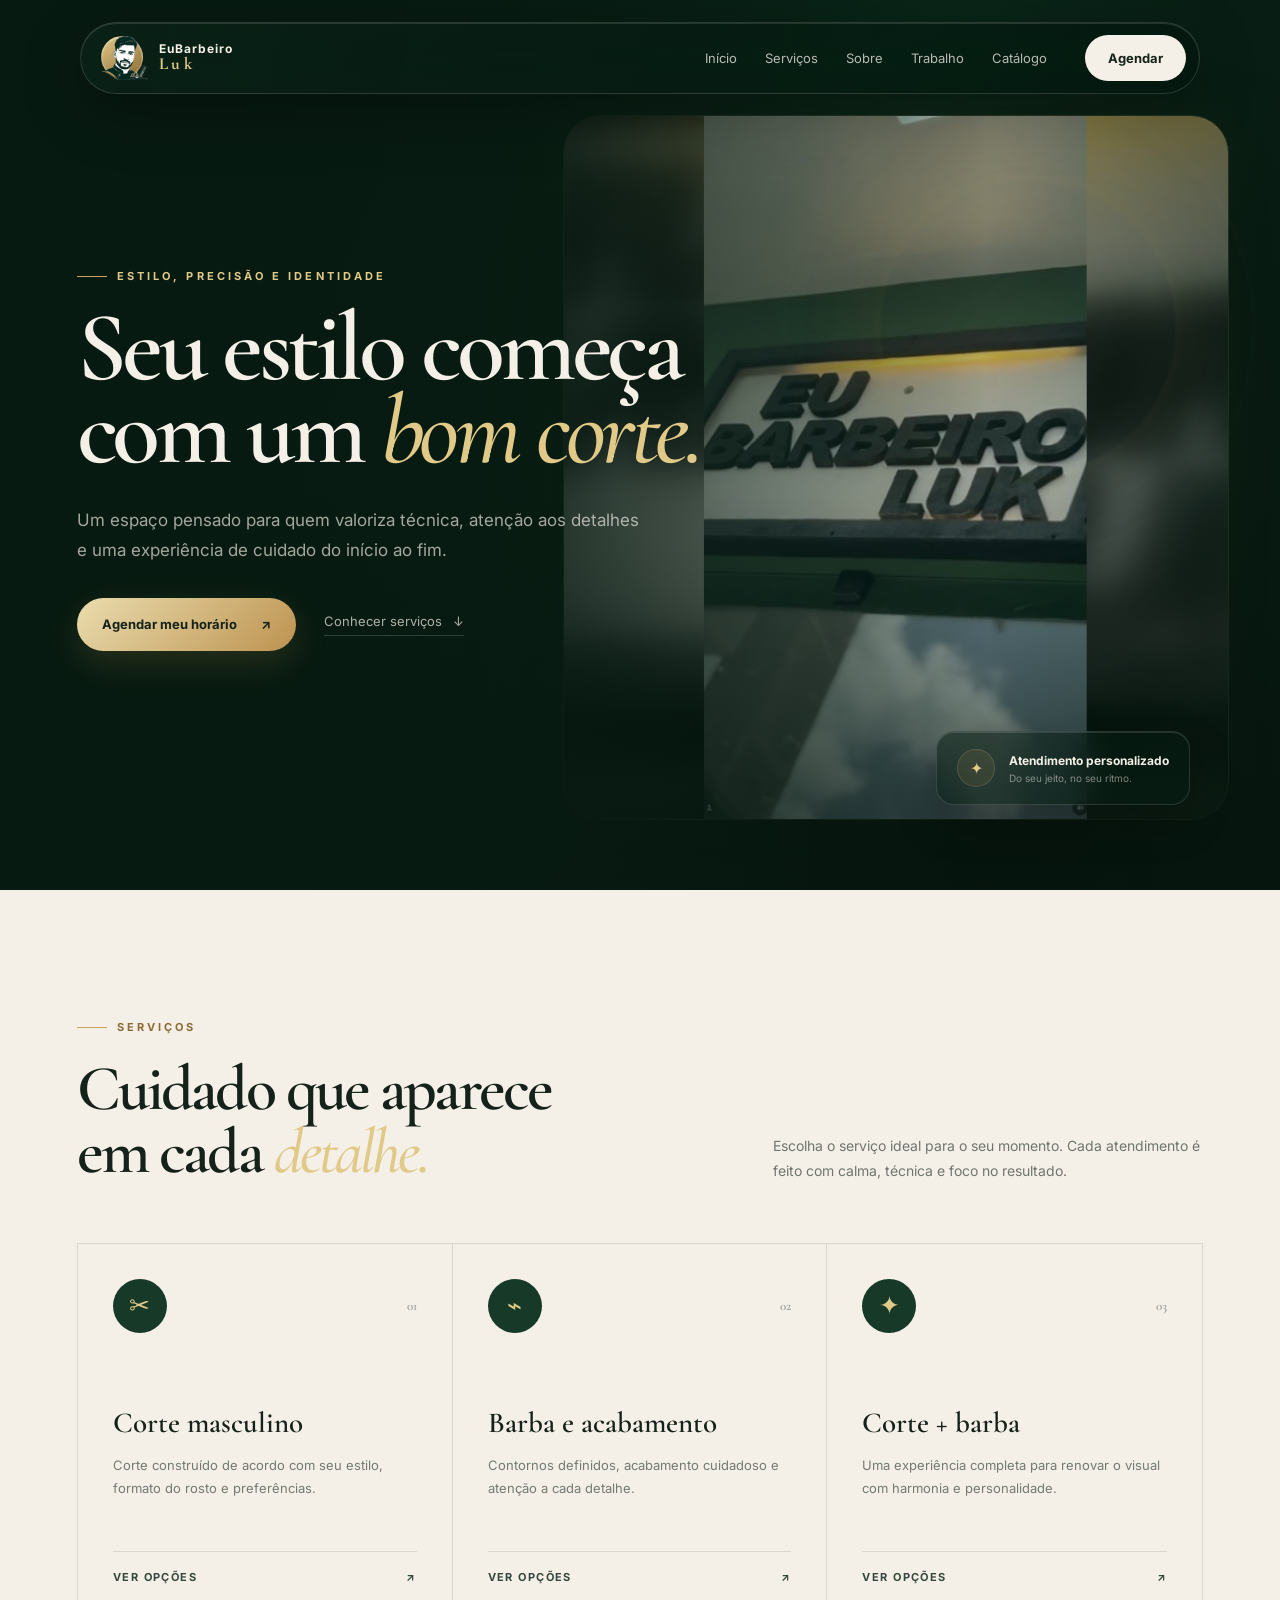
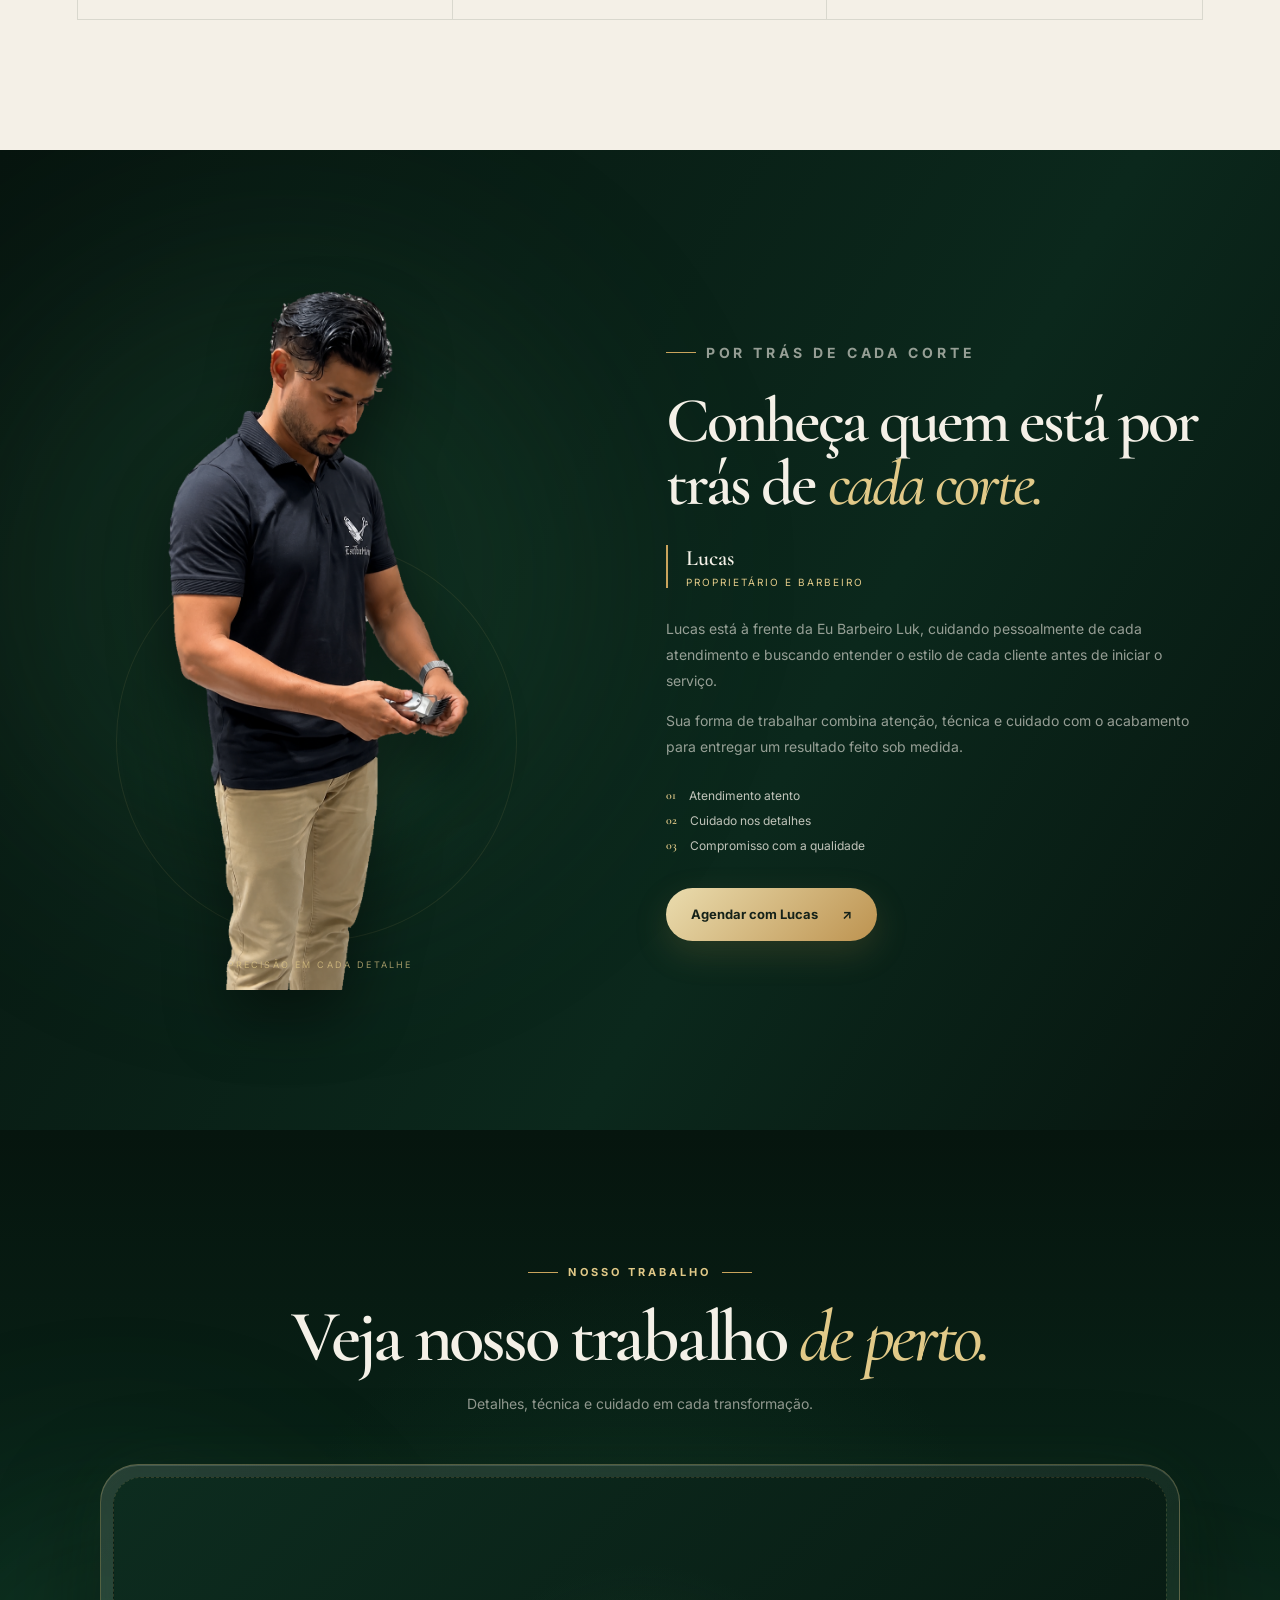
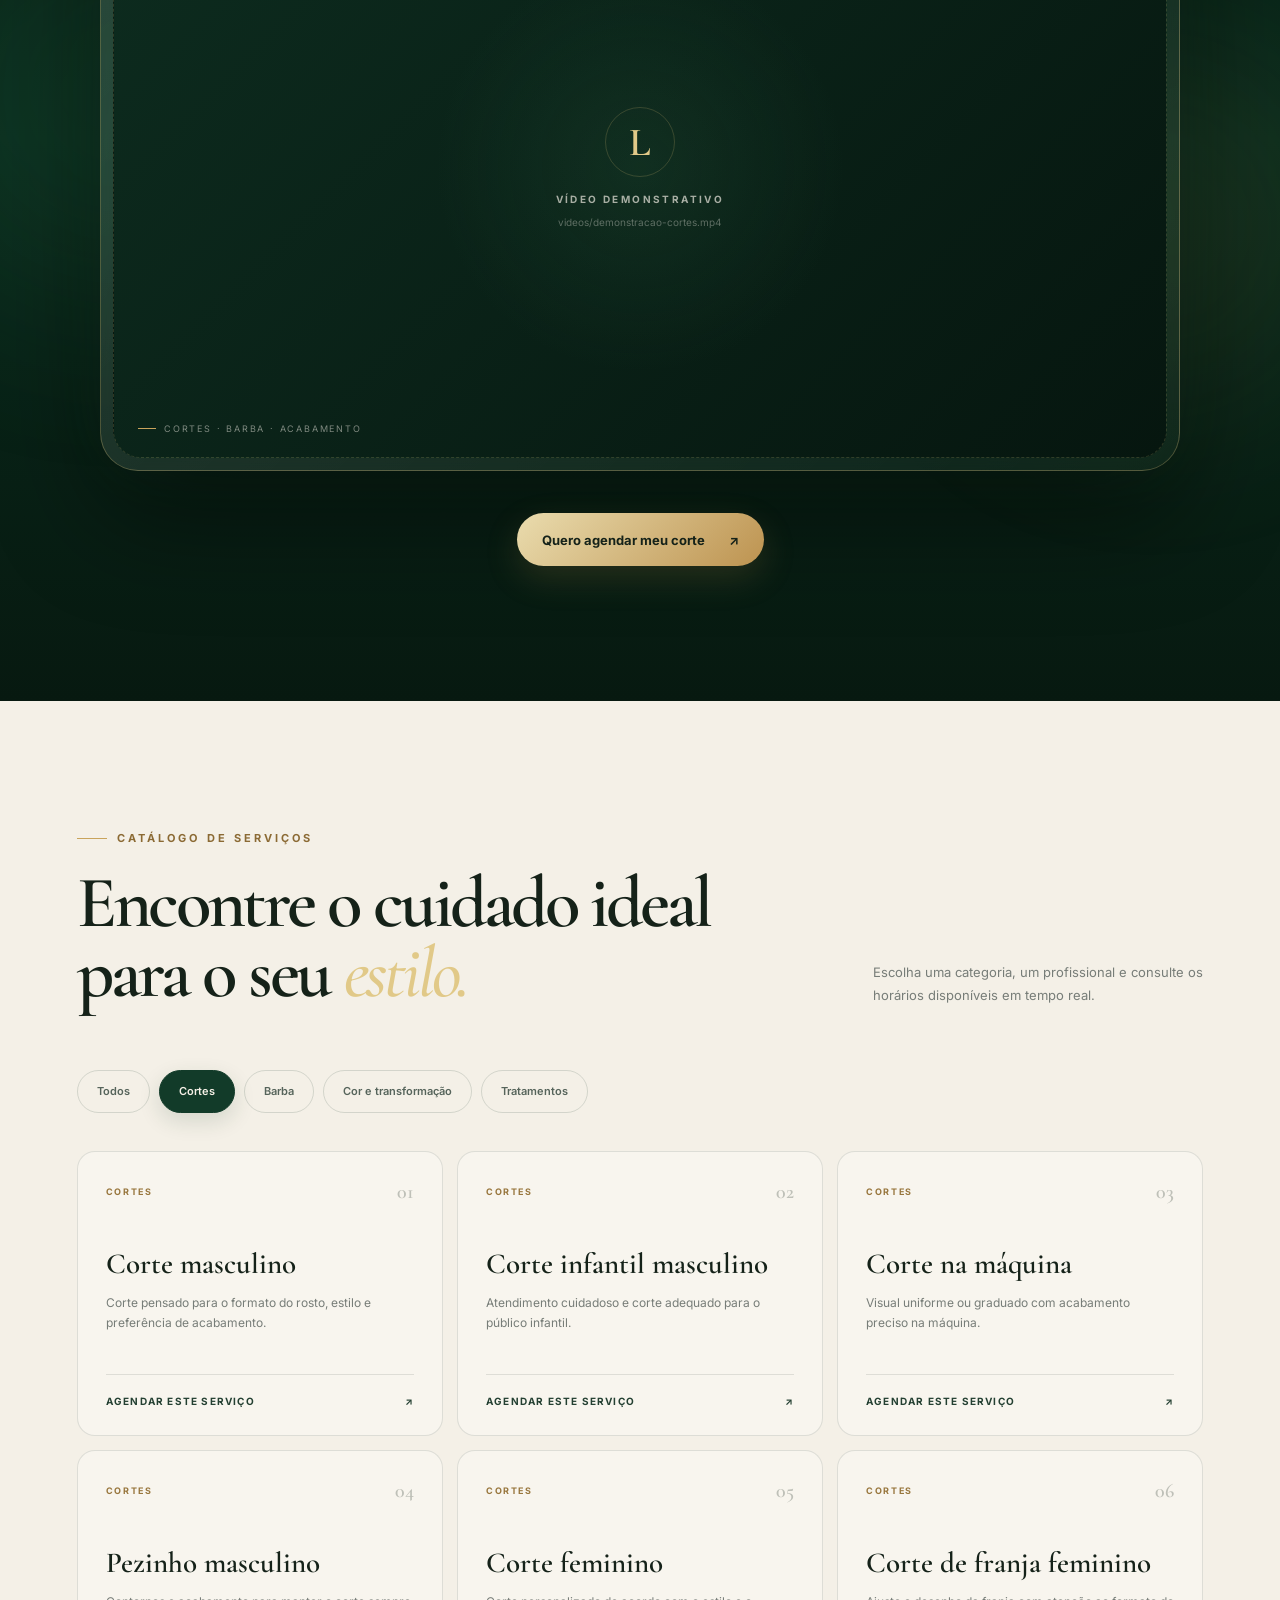
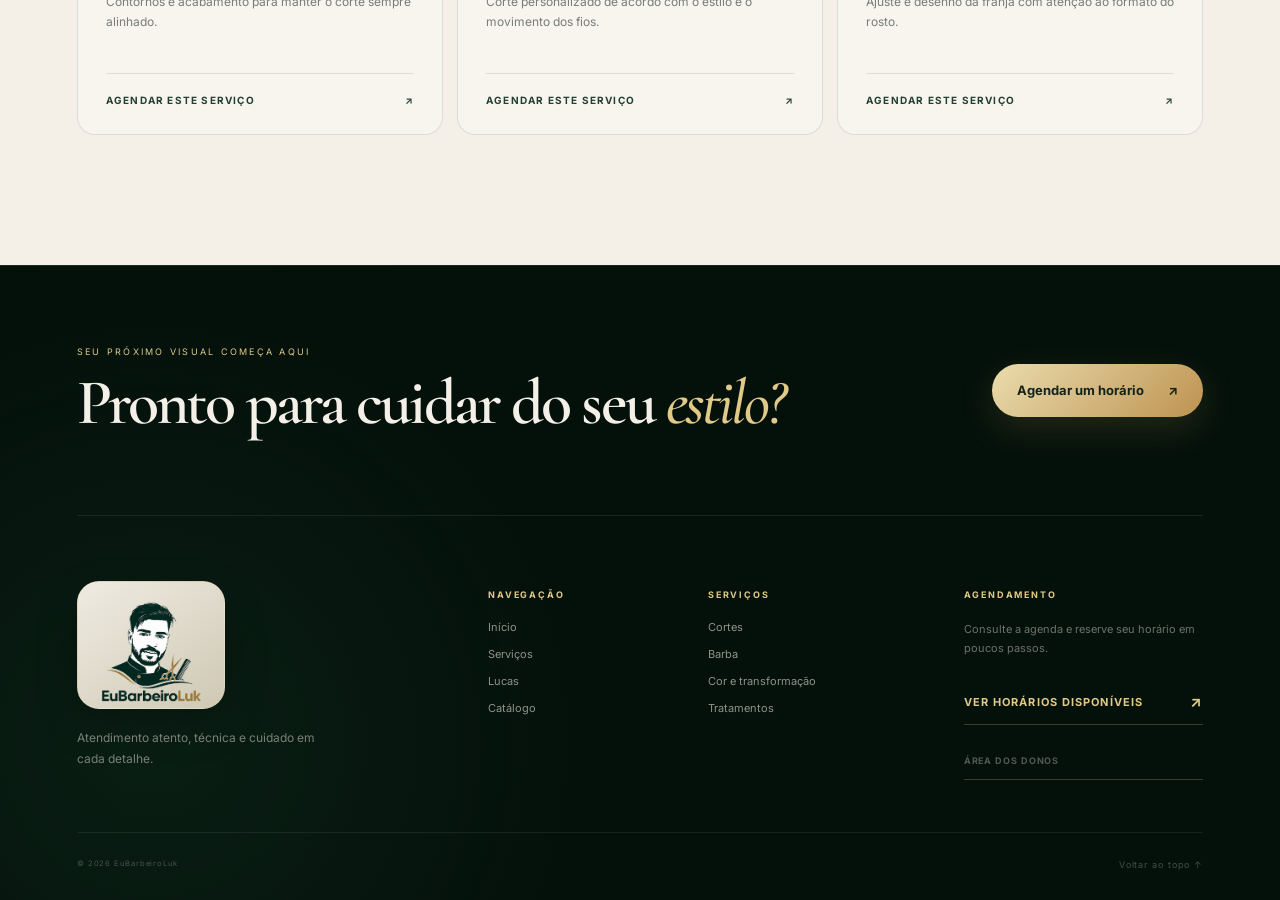
==== commit 7dacad3d: "Add files via upload" ====
--- a/index.html
+++ b/index.html
@@ -10,8 +10,11 @@
   <link rel="preconnect" href="https://fonts.googleapis.com">
   <link rel="preconnect" href="https://fonts.gstatic.com" crossorigin>
   <link href="https://fonts.googleapis.com/css2?family=Cormorant+Garamond:wght@500;600;700&family=Inter:wght@400;600;700&display=swap" rel="stylesheet">
-  <link rel="stylesheet" href="estilos.css?v=2">
-  <script src="script.js?v=2" defer></script>
+  <link rel="stylesheet" href="estilos.css?v=3">
+  <script src="vendor/supabase.min.js" defer></script>
+  <script src="scripts/config.js?v=3" defer></script>
+  <script src="scripts/supabase-client.js?v=3" defer></script>
+  <script src="script.js?v=3" defer></script>
 </head>
 <body>
   <header class="floating-header" id="cabecalho">
@@ -29,7 +32,7 @@
       <a href="#trabalho">Trabalho</a>
       <a href="#catalogo">Catálogo</a>
     </nav>
-    <a class="header-cta whatsapp-link" data-message="Olá! Gostaria de consultar os horários disponíveis na Eu Barbeiro Luk." target="_blank" rel="noreferrer">Agendar</a>
+    <a class="header-cta" href="#catalogo">Agendar</a>
     <button class="menu-button" type="button" aria-label="Abrir menu" aria-expanded="false" aria-controls="menu-principal"><span></span><span></span></button>
   </header>
 
@@ -44,7 +47,7 @@
         <h1>Seu estilo começa<br>com um <em>bom corte.</em></h1>
         <p class="hero-description">Um espaço pensado para quem valoriza técnica, atenção aos detalhes e uma experiência de cuidado do início ao fim.</p>
         <div class="hero-actions">
-          <a class="button button-primary whatsapp-link" data-message="Olá! Quero agendar um horário na Eu Barbeiro Luk." target="_blank" rel="noreferrer">Agendar meu horário <span aria-hidden="true">↗</span></a>
+          <a class="button button-primary" href="#catalogo">Agendar meu horário <span aria-hidden="true">↗</span></a>
           <a class="text-link" href="#servicos">Conhecer serviços <span aria-hidden="true">↓</span></a>
         </div>
       </div>
@@ -80,7 +83,7 @@
           <p>Lucas está à frente da Eu Barbeiro Luk, cuidando pessoalmente de cada atendimento e buscando entender o estilo de cada cliente antes de iniciar o serviço.</p>
           <p>Sua forma de trabalhar combina atenção, técnica e cuidado com o acabamento para entregar um resultado feito sob medida.</p>
           <div class="owner-values"><span><b>01</b> Atendimento atento</span><span><b>02</b> Cuidado nos detalhes</span><span><b>03</b> Compromisso com a qualidade</span></div>
-          <a class="button button-primary whatsapp-link" data-message="Olá! Gostaria de agendar um horário com Lucas na Eu Barbeiro Luk." target="_blank" rel="noreferrer">Agendar com Lucas <span aria-hidden="true">↗</span></a>
+          <a class="button button-primary" href="#catalogo">Agendar com Lucas <span aria-hidden="true">↗</span></a>
         </div>
       </div>
     </section>
@@ -98,13 +101,13 @@
         <button class="custom-play" type="button" aria-label="Reproduzir vídeo demonstrativo"><span aria-hidden="true">▶</span></button>
         <div class="video-corner-label"><span></span> cortes · barba · acabamento</div>
       </div>
-      <a class="button button-primary video-cta whatsapp-link" data-message="Olá! Assisti ao vídeo da Eu Barbeiro Luk e gostaria de consultar os horários disponíveis." target="_blank" rel="noreferrer">Quero agendar meu corte <span aria-hidden="true">↗</span></a>
+      <a class="button button-primary video-cta" href="#catalogo">Quero agendar meu corte <span aria-hidden="true">↗</span></a>
     </section>
 
     <section class="catalogue section" id="catalogo">
       <div class="catalogue-heading">
         <div><p class="eyebrow"><span></span> Catálogo de serviços</p><h2>Encontre o cuidado ideal para o seu <em>estilo.</em></h2></div>
-        <p>Escolha uma categoria e consulte valores e horários diretamente pelo WhatsApp.</p>
+        <p>Escolha uma categoria, um profissional e consulte os horários disponíveis em tempo real.</p>
       </div>
       <div class="catalogue-filters" role="group" aria-label="Filtrar serviços por categoria">
         <button type="button" data-category="Todos" aria-pressed="false">Todos</button>
@@ -120,35 +123,71 @@
   <footer>
     <div class="footer-cta">
       <div><span>Seu próximo visual começa aqui</span><h2>Pronto para cuidar do seu <em>estilo?</em></h2></div>
-      <a class="button button-primary whatsapp-link" data-message="Olá! Gostaria de consultar os horários disponíveis na Eu Barbeiro Luk." target="_blank" rel="noreferrer">Agendar um horário <span aria-hidden="true">↗</span></a>
+      <a class="button button-primary" href="#catalogo">Agendar um horário <span aria-hidden="true">↗</span></a>
     </div>
     <div class="footer-main">
       <div class="footer-intro"><a class="footer-brand" href="#inicio" aria-label="EuBarbeiroLuk, voltar ao início"><img src="imagens/logo.png" alt="EuBarbeiroLuk" loading="lazy"></a><p>Atendimento atento, técnica e cuidado em cada detalhe.</p></div>
       <div class="footer-column"><span>Navegação</span><a href="#inicio">Início</a><a href="#servicos">Serviços</a><a href="#proprietario">Lucas</a><a href="#catalogo">Catálogo</a></div>
       <div class="footer-column"><span>Serviços</span><a href="#catalogo">Cortes</a><a href="#catalogo">Barba</a><a href="#catalogo">Cor e transformação</a><a href="#catalogo">Tratamentos</a></div>
-      <div class="footer-column footer-contact"><span>Agendamento</span><p>Consulte os horários disponíveis e escolha seu serviço.</p><a class="whatsapp-link" data-message="Olá! Gostaria de agendar um horário na Eu Barbeiro Luk." target="_blank" rel="noreferrer">Falar no WhatsApp <b aria-hidden="true">↗</b></a></div>
+      <div class="footer-column footer-contact"><span>Agendamento</span><p>Consulte a agenda e reserve seu horário em poucos passos.</p><a href="#catalogo">Ver horários disponíveis <b aria-hidden="true">↗</b></a><a class="owner-access" href="admin/login.html">Área dos donos</a></div>
     </div>
     <div class="footer-bottom"><small>© <span id="ano-atual"></span> EuBarbeiroLuk</small><a href="#inicio">Voltar ao topo ↑</a></div>
   </footer>
 
-  <div class="barber-modal-backdrop" id="barber-modal-backdrop" hidden>
-    <div class="barber-modal" role="dialog" aria-modal="true" aria-labelledby="barber-modal-title" aria-describedby="barber-modal-description">
-      <button class="barber-modal-close" type="button" aria-label="Fechar seleção de barbeiro">×</button>
-      <p class="eyebrow centered"><span></span> Escolha o profissional <span></span></p>
-      <h2 id="barber-modal-title">Quem vai cuidar do seu <em>estilo?</em></h2>
-      <p id="barber-modal-description" class="barber-modal-service">Serviço escolhido: <strong id="servico-escolhido"></strong></p>
-      <div class="barber-grid">
-        <button type="button" class="barber-card" data-barber="Lucas" aria-pressed="false"><span class="barber-avatar" aria-hidden="true">L</span><span class="barber-card-copy"><strong>Lucas</strong><small>Disponível para seleção</small></span><span class="barber-card-status" aria-hidden="true">✓</span></button>
-        <button type="button" class="barber-card" data-barber="Willian" aria-pressed="false"><span class="barber-avatar" aria-hidden="true">W</span><span class="barber-card-copy"><strong>Willian</strong><small>Disponível para seleção</small></span><span class="barber-card-status" aria-hidden="true">✓</span></button>
-        <button type="button" class="barber-card" disabled aria-disabled="true"><span class="barber-avatar" aria-hidden="true">○</span><span class="barber-card-copy"><strong>Vazio</strong><small>Indisponível</small></span><span class="barber-card-status" aria-hidden="true">×</span></button>
-        <button type="button" class="barber-card" disabled aria-disabled="true"><span class="barber-avatar" aria-hidden="true">○</span><span class="barber-card-copy"><strong>Vazio</strong><small>Indisponível</small></span><span class="barber-card-status" aria-hidden="true">×</span></button>
-      </div>
-      <div class="barber-modal-footer">
-        <button type="button" class="barber-back-button">Voltar ao catálogo</button>
-        <span class="barber-selection-hint">Selecione Lucas ou Willian para continuar</span>
-        <a class="button button-primary barber-continue" target="_blank" rel="noreferrer" hidden>Continuar <span aria-hidden="true">↗</span></a>
-      </div>
+  <div class="barber-modal-backdrop" id="booking-modal-backdrop" hidden>
+    <div class="barber-modal booking-modal" role="dialog" aria-modal="true" aria-labelledby="booking-modal-title" aria-describedby="booking-modal-description">
+      <button class="barber-modal-close" type="button" aria-label="Fechar agendamento">×</button>
+
+      <section class="booking-step" data-booking-step="barber">
+        <p class="eyebrow centered"><span></span> Escolha o profissional <span></span></p>
+        <h2 id="booking-modal-title">Quem vai cuidar do seu <em>estilo?</em></h2>
+        <p id="booking-modal-description" class="barber-modal-service">Serviço escolhido: <strong id="servico-escolhido"></strong></p>
+        <div class="barber-grid" id="barber-grid" aria-live="polite"></div>
+        <div class="barber-modal-footer">
+          <button type="button" class="barber-back-button" data-action="close-booking">Voltar ao catálogo</button>
+          <span class="barber-selection-hint">Selecione um profissional para continuar</span>
+          <button class="button button-primary barber-continue" type="button" data-action="show-details" hidden>Continuar <span aria-hidden="true">↗</span></button>
+        </div>
+      </section>
+
+      <section class="booking-step" data-booking-step="details" hidden>
+        <p class="eyebrow centered"><span></span> Escolha o horário <span></span></p>
+        <h2>Reserve seu <em>momento.</em></h2>
+        <p class="booking-summary" id="booking-summary"></p>
+        <form class="booking-form" id="booking-form">
+          <label class="field-label" for="customer-name">Seu nome</label>
+          <input class="glass-input" id="customer-name" name="customerName" type="text" minlength="2" maxlength="100" autocomplete="name" required placeholder="Como podemos chamar você?">
+
+          <label class="field-label" for="customer-phone">WhatsApp <span>opcional</span></label>
+          <input class="glass-input" id="customer-phone" name="customerPhone" type="tel" maxlength="24" autocomplete="tel" placeholder="Seu número para contato">
+
+          <label class="field-label" for="appointment-date">Data</label>
+          <input class="glass-input" id="appointment-date" name="appointmentDate" type="date" required>
+
+          <div class="time-section">
+            <div class="time-section-heading"><span>Horários livres</span><small id="time-helper">Escolha uma data</small></div>
+            <div class="time-grid" id="time-grid" aria-live="polite"></div>
+          </div>
+
+          <div class="booking-message" id="booking-message" role="status" aria-live="polite"></div>
+          <div class="booking-form-actions">
+            <button type="button" class="barber-back-button" data-action="show-barbers">Voltar aos profissionais</button>
+            <button type="submit" class="button button-primary" id="confirm-booking" disabled>Confirmar agendamento <span aria-hidden="true">↗</span></button>
+          </div>
+        </form>
+      </section>
+
+      <section class="booking-step booking-success" data-booking-step="success" hidden>
+        <span class="success-mark" aria-hidden="true">✓</span>
+        <p class="eyebrow centered"><span></span> Pedido enviado <span></span></p>
+        <h2>Agendamento <em>recebido.</em></h2>
+        <p id="booking-success-copy"></p>
+        <div class="success-status"><span></span><strong>Status: Pendente</strong></div>
+        <button class="button button-primary" type="button" data-action="close-booking">Concluir</button>
+      </section>
     </div>
   </div>
+
+  <div class="site-toast" id="site-toast" role="status" aria-live="polite" hidden></div>
 </body>
 </html>
--- a/estilos.css
+++ b/estilos.css
@@ -139,7 +139,7 @@
 
 .barber-modal-backdrop { position:fixed; z-index:100; inset:0; display:none; place-items:center; padding:24px; background:rgba(2,12,8,.72); backdrop-filter:blur(14px); animation:modalFade .3s both; }
 .barber-modal-backdrop.is-open { display:grid; }
-.barber-modal { position:relative; width:min(760px,100%); max-height:calc(100vh - 48px); overflow:auto; padding:48px; border:1px solid rgba(225,201,136,.26); border-radius:34px; color:var(--cream); background:radial-gradient(circle at 50% 0,rgba(65,126,88,.2),transparent 38%),linear-gradient(145deg,rgba(12,43,29,.96),rgba(4,18,12,.96)); box-shadow:0 40px 110px rgba(0,0,0,.58),inset 0 1px rgba(255,255,255,.13); animation:modalRise .42s cubic-bezier(.2,.75,.28,1) both; }
+.barber-modal { position:relative; width:min(760px,100%); max-height:calc(100vh - 48px); overflow:auto; padding:48px; border:1px solid rgba(225,201,136,.26); border-radius:34px; color:var(--cream); background:radial-gradient(circle at 50% 0,rgba(65,126,88,.2),transparent 38%),linear-gradient(145deg,rgba(12,43,29,.96),rgba(4,18,12,.96)); box-shadow:0 40px 110px rgba(0,0,0,.58),inset 0 1px rgba(255,255,255,.13); animation:modalRise .42s cubic-bezier(.2,.75,.28,1) both; scrollbar-width:thin; scrollbar-color:rgba(225,201,136,.35) transparent; }
 .barber-modal-close { position:absolute; top:18px; right:18px; width:42px; height:42px; display:grid; place-items:center; border:1px solid rgba(255,255,255,.13); border-radius:50%; color:rgba(244,240,231,.7); background:rgba(255,255,255,.06); font-size:24px; cursor:pointer; transition:color .25s,background .25s,transform .25s; }
 .barber-modal-close:hover { color:var(--cream); background:rgba(255,255,255,.11); transform:rotate(4deg); }
 .barber-modal .eyebrow { margin-bottom:18px; }
@@ -163,6 +163,46 @@
 .barber-back-button:hover { color:var(--cream); }
 .barber-continue { width:auto; }
 .barber-selection-hint { max-width:280px; color:rgba(244,240,231,.38); font-size:10px; line-height:1.5; text-align:right; }
+.booking-modal { width:min(820px,100%); }
+.booking-step { animation:modalRise .35s cubic-bezier(.2,.75,.28,1) both; }
+.booking-summary { margin:18px auto 30px; color:rgba(244,240,231,.58); font-size:12px; line-height:1.6; text-align:center; }
+.booking-form { display:grid; grid-template-columns:1fr 1fr; gap:10px 14px; }
+.field-label { margin:8px 0 0; color:rgba(244,240,231,.72); font-size:10px; font-weight:700; text-transform:uppercase; letter-spacing:.12em; }
+.field-label:nth-of-type(1) { grid-column:1; }
+.field-label:nth-of-type(2) { grid-column:2; grid-row:1; }
+.field-label:nth-of-type(3) { grid-column:1/-1; }
+.field-label span { color:rgba(244,240,231,.34); font-weight:400; }
+.glass-input { width:100%; min-height:53px; padding:0 16px; border:1px solid rgba(255,255,255,.12); border-radius:16px; color:var(--cream); background:linear-gradient(135deg,rgba(255,255,255,.08),rgba(255,255,255,.035)); box-shadow:inset 0 1px rgba(255,255,255,.06); font:500 13px var(--font-inter),sans-serif; color-scheme:dark; transition:border-color .25s,background .25s,box-shadow .25s; }
+.glass-input:nth-of-type(1) { grid-column:1; }
+.glass-input:nth-of-type(2) { grid-column:2; }
+.glass-input:nth-of-type(3) { grid-column:1/-1; }
+.glass-input::placeholder { color:rgba(244,240,231,.3); }
+.glass-input:focus { outline:0; border-color:rgba(225,201,136,.6); background:rgba(255,255,255,.095); box-shadow:0 0 0 3px rgba(201,164,92,.08),inset 0 1px rgba(255,255,255,.08); }
+.time-section { grid-column:1/-1; margin-top:12px; }
+.time-section-heading { display:flex; align-items:center; justify-content:space-between; margin-bottom:12px; }
+.time-section-heading span { color:var(--gold-light); font:600 20px var(--font-cormorant),serif; }
+.time-section-heading small { color:rgba(244,240,231,.38); font-size:9px; text-transform:uppercase; letter-spacing:.12em; }
+.time-grid { min-height:76px; display:grid; grid-template-columns:repeat(6,1fr); gap:8px; padding:14px; border:1px solid rgba(255,255,255,.09); border-radius:19px; background:rgba(1,11,7,.2); }
+.time-option { min-height:42px; border:1px solid rgba(255,255,255,.1); border-radius:12px; color:rgba(244,240,231,.72); background:rgba(255,255,255,.045); font:600 11px var(--font-inter),sans-serif; cursor:pointer; transition:transform .22s,border-color .22s,background .22s,color .22s; }
+.time-option:hover { transform:translateY(-2px); border-color:rgba(225,201,136,.38); color:var(--cream); }
+.time-option.is-selected { border-color:var(--gold-light); color:#102218; background:linear-gradient(135deg,#eadcae,#bd9350); box-shadow:0 8px 22px rgba(190,148,75,.2); }
+.time-loading,.time-empty { grid-column:1/-1; align-self:center; color:rgba(244,240,231,.4); font-size:11px; text-align:center; }
+.booking-message { grid-column:1/-1; min-height:20px; margin-top:4px; color:rgba(244,240,231,.5); font-size:11px; line-height:1.5; }
+.booking-message[data-kind="error"] { color:#f0a49a; }
+.booking-message[data-kind="info"] { color:var(--gold-light); }
+.booking-form-actions { grid-column:1/-1; display:flex; align-items:center; justify-content:space-between; gap:20px; margin-top:4px; padding-top:22px; border-top:1px solid rgba(255,255,255,.09); }
+.booking-form-actions .button { width:auto; border:0; cursor:pointer; }
+.button:disabled { cursor:not-allowed; opacity:.38; transform:none; box-shadow:none; }
+.button.is-loading { pointer-events:none; }
+.booking-success { padding:30px 0 14px; text-align:center; }
+.success-mark { width:74px; height:74px; display:grid; place-items:center; margin:0 auto 25px; border:1px solid rgba(225,201,136,.46); border-radius:50%; color:var(--gold-light); background:rgba(201,164,92,.1); font:600 32px var(--font-cormorant),serif; box-shadow:0 18px 50px rgba(0,0,0,.2),inset 0 1px rgba(255,255,255,.1); }
+.booking-success>p:not(.eyebrow) { max-width:520px; margin:22px auto; color:rgba(244,240,231,.58); font-size:13px; line-height:1.8; }
+.success-status { display:flex; align-items:center; justify-content:center; gap:10px; margin:24px 0 30px; color:var(--gold-light); font-size:10px; letter-spacing:.13em; text-transform:uppercase; }
+.success-status span { width:8px; height:8px; border-radius:50%; background:var(--gold-light); box-shadow:0 0 15px rgba(225,201,136,.5); }
+.booking-success .button { border:0; margin:auto; cursor:pointer; }
+.owner-access { margin-top:4px; color:rgba(244,240,231,.32)!important; font-size:9px!important; text-transform:uppercase; letter-spacing:.12em; }
+.site-toast { position:fixed; z-index:160; right:22px; bottom:22px; width:min(390px,calc(100% - 44px)); padding:16px 18px; border:1px solid rgba(225,201,136,.3); border-radius:16px; color:var(--cream); background:rgba(7,31,20,.9); box-shadow:0 20px 55px rgba(0,0,0,.38),inset 0 1px rgba(255,255,255,.1); backdrop-filter:blur(18px); font-size:12px; line-height:1.5; animation:modalRise .3s both; }
+.site-toast[data-kind="error"] { border-color:rgba(229,129,115,.35); }
 @keyframes modalFade { from { opacity:0; } to { opacity:1; } }
 @keyframes modalRise { from { opacity:0; transform:translateY(20px) scale(.98); } to { opacity:1; transform:translateY(0) scale(1); } }
 
@@ -258,3 +298,9 @@
   .barber-card-copy strong { font-size:19px; }
   .barber-card-copy small { font-size:7px; line-height:1.35; }
   .barber-card-status { position:absolute; opacity:0; }
+  .booking-form { grid-template-columns:1fr; }
+  .field-label,.field-label:nth-of-type(1),.field-label:nth-of-type(2),.field-label:nth-of-type(3),.glass-input:nth-of-type(1),.glass-input:nth-of-type(2),.glass-input:nth-of-type(3) { grid-column:1; grid-row:auto; }
+  .time-grid { grid-template-columns:repeat(4,1fr); padding:10px; }
+  .booking-form-actions { align-items:stretch; flex-direction:column-reverse; }
+  .booking-form-actions .button { width:100%; }
+  .booking-success { padding-top:16px; }
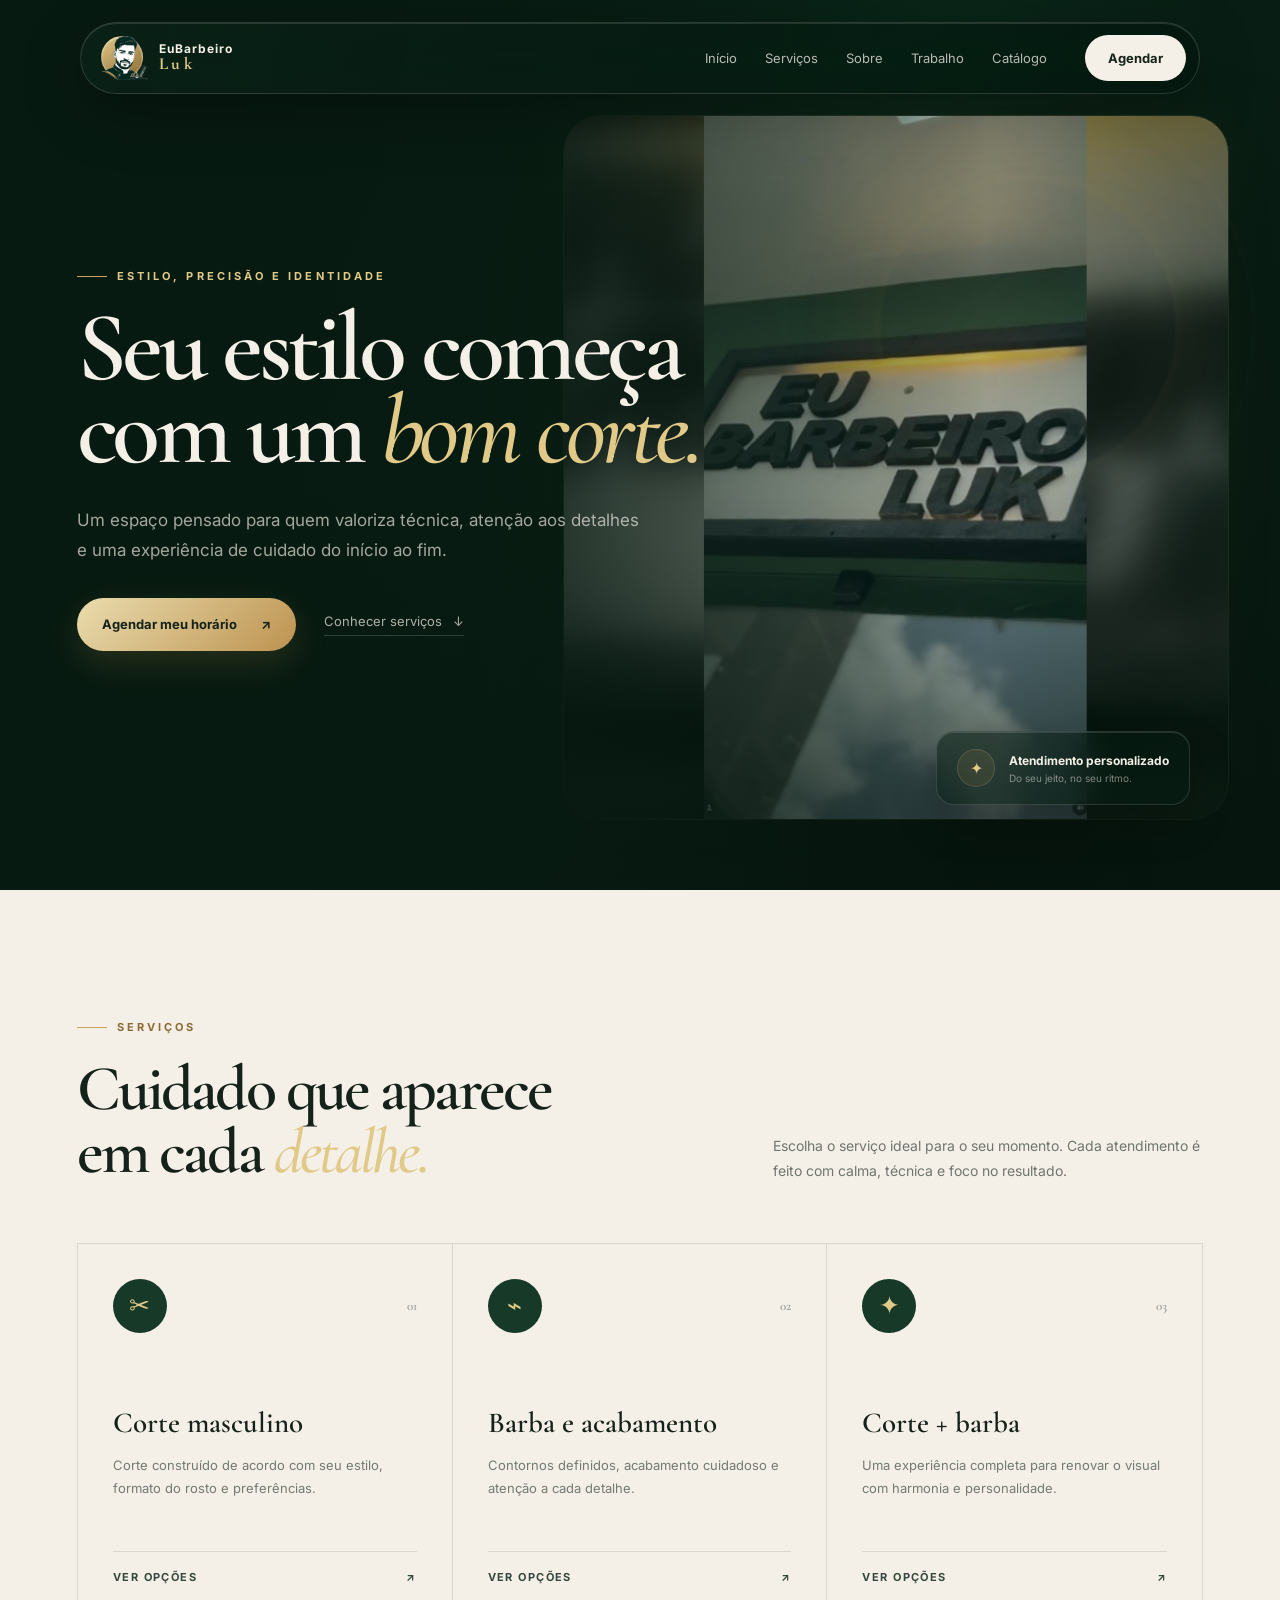
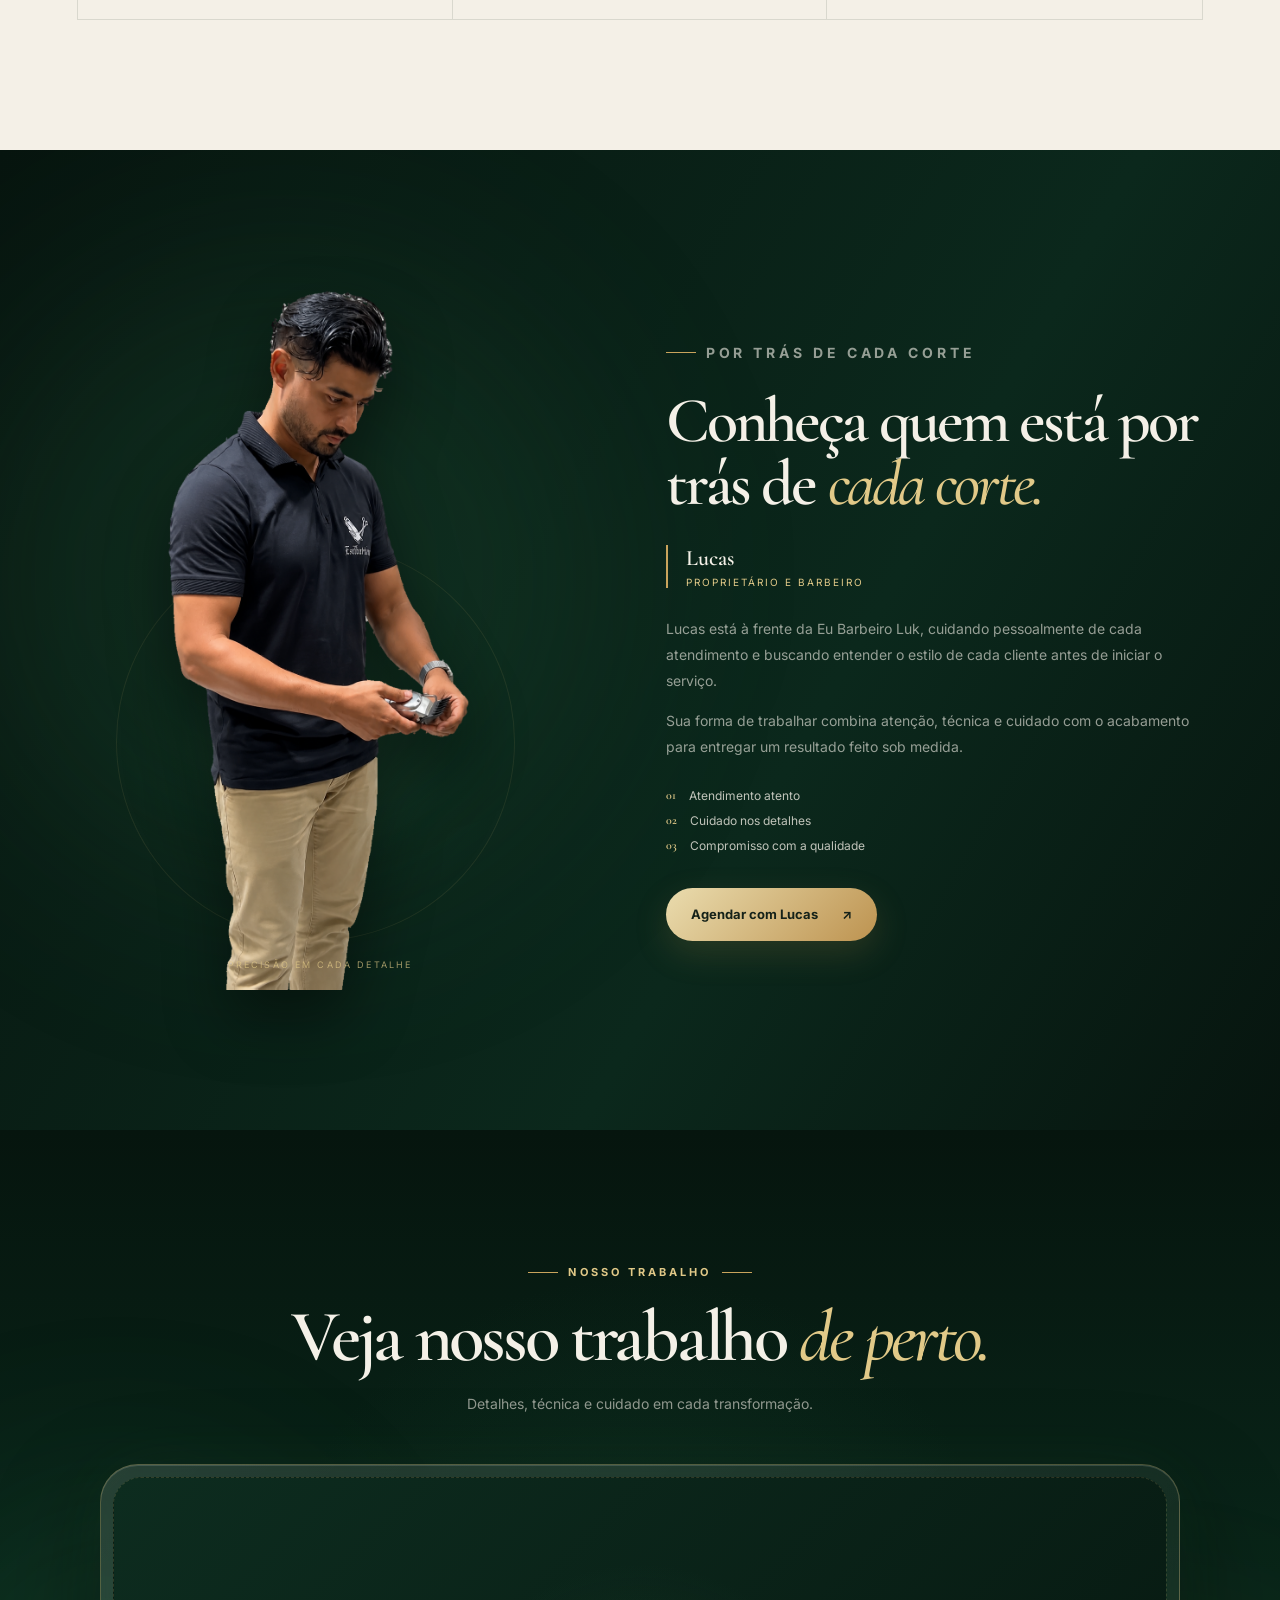
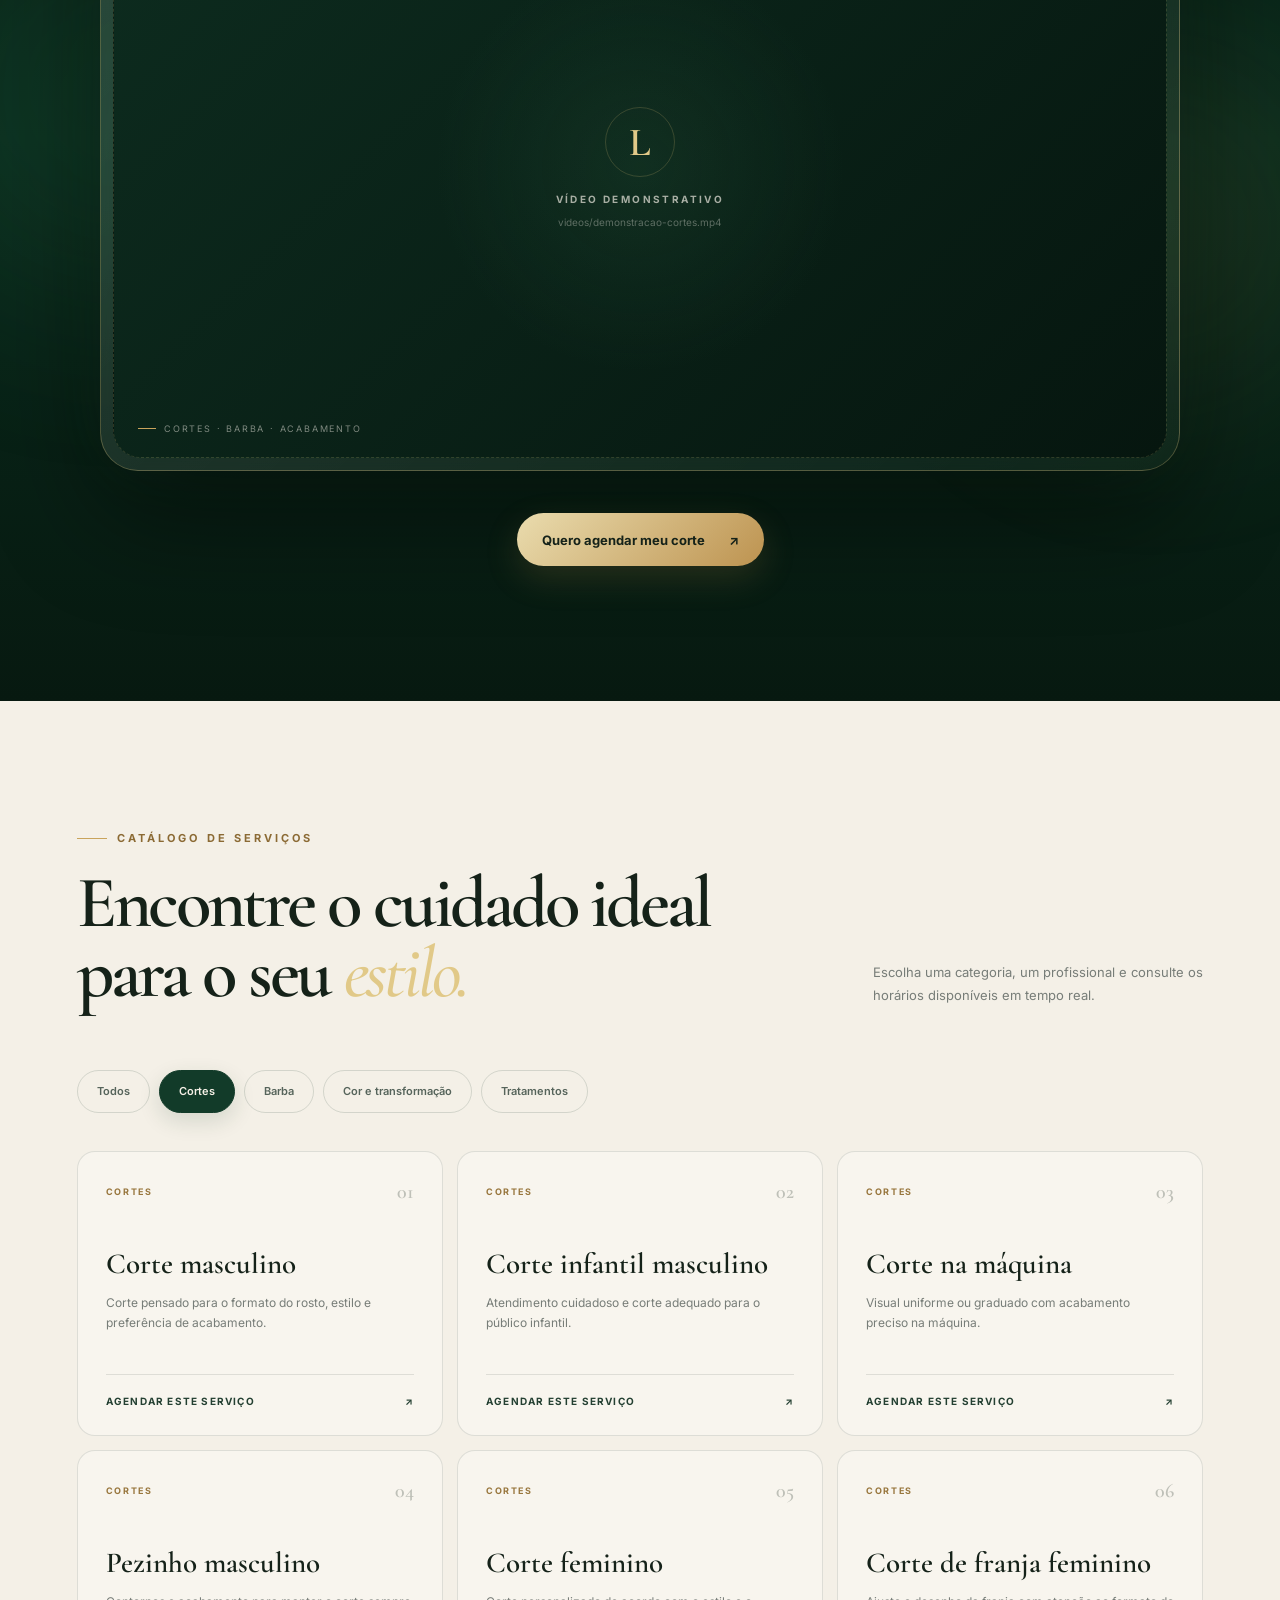
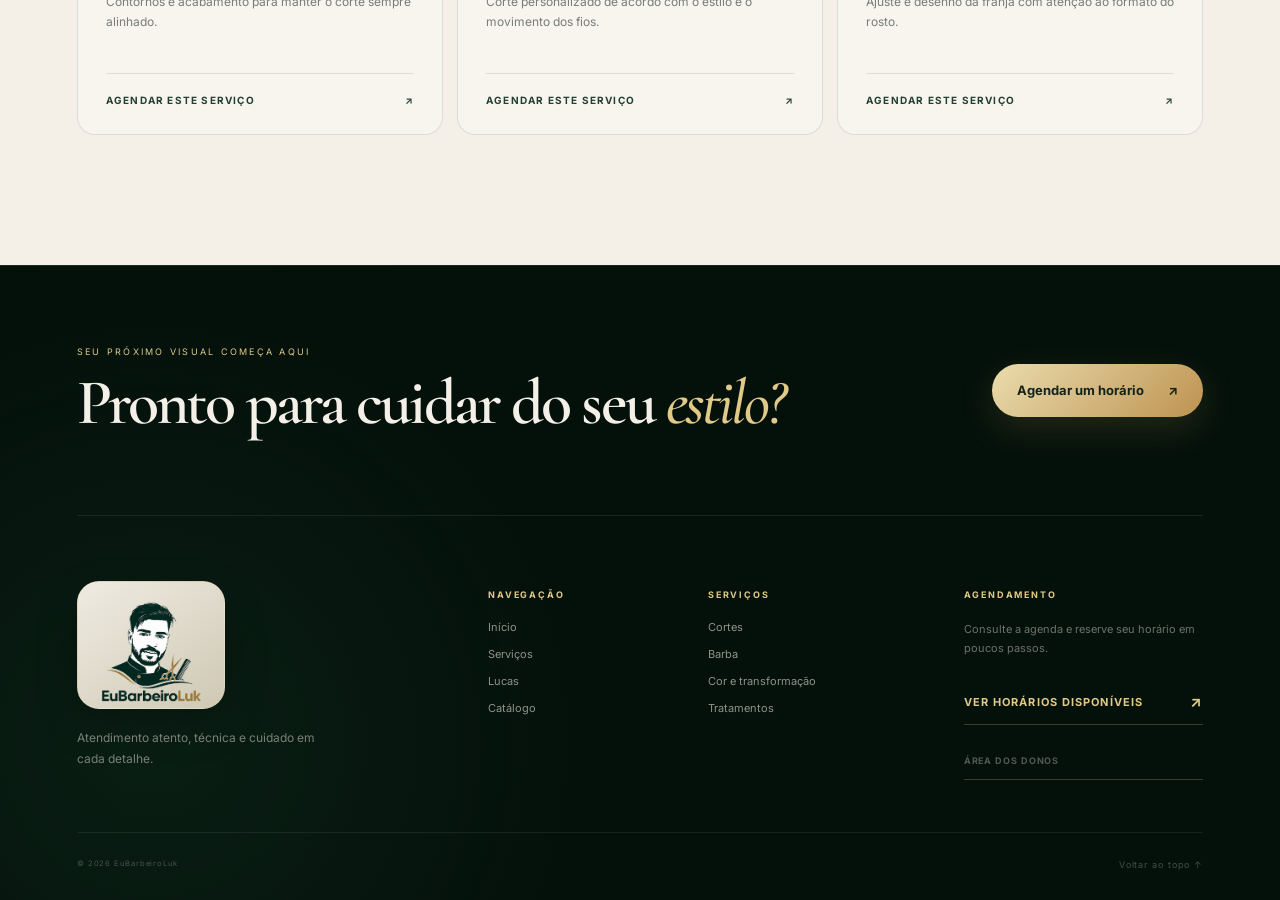
==== commit 4e760aa5: "Corrige responsividade mobile e nome na hotbar" ====
--- a/index.html
+++ b/index.html
@@ -10,7 +10,7 @@
   <link rel="preconnect" href="https://fonts.googleapis.com">
   <link rel="preconnect" href="https://fonts.gstatic.com" crossorigin>
   <link href="https://fonts.googleapis.com/css2?family=Cormorant+Garamond:wght@500;600;700&family=Inter:wght@400;600;700&display=swap" rel="stylesheet">
-  <link rel="stylesheet" href="estilos.css?v=3">
+  <link rel="stylesheet" href="estilos.css?v=5">
   <script src="vendor/supabase.min.js" defer></script>
   <script src="scripts/config.js?v=3" defer></script>
   <script src="scripts/supabase-client.js?v=3" defer></script>
@@ -129,7 +129,7 @@
       <div class="footer-intro"><a class="footer-brand" href="#inicio" aria-label="EuBarbeiroLuk, voltar ao início"><img src="imagens/logo.png" alt="EuBarbeiroLuk" loading="lazy"></a><p>Atendimento atento, técnica e cuidado em cada detalhe.</p></div>
       <div class="footer-column"><span>Navegação</span><a href="#inicio">Início</a><a href="#servicos">Serviços</a><a href="#proprietario">Lucas</a><a href="#catalogo">Catálogo</a></div>
       <div class="footer-column"><span>Serviços</span><a href="#catalogo">Cortes</a><a href="#catalogo">Barba</a><a href="#catalogo">Cor e transformação</a><a href="#catalogo">Tratamentos</a></div>
-      <div class="footer-column footer-contact"><span>Agendamento</span><p>Consulte a agenda e reserve seu horário em poucos passos.</p><a href="#catalogo">Ver horários disponíveis <b aria-hidden="true">↗</b></a><a class="owner-access" href="admin/login.html">Área dos donos</a></div>
+      <div class="footer-column footer-contact"><span>Agendamento</span><p>Consulte a agenda e reserve seu horário em poucos passos.</p><a href="#catalogo">Ver horários disponíveis <b aria-hidden="true">↗</b></a><a class="owner-access" href="/admin/login">Área dos donos</a></div>
     </div>
     <div class="footer-bottom"><small>© <span id="ano-atual"></span> EuBarbeiroLuk</small><a href="#inicio">Voltar ao topo ↑</a></div>
   </footer>
--- a/estilos.css
+++ b/estilos.css
@@ -1,8 +1,10 @@
 :root { --font-inter:"Inter",Arial,sans-serif; --font-cormorant:"Cormorant Garamond",Georgia,serif; --ink:#06130e; --forest:#0b2419; --cream:#f4f0e7; --gold:#c9a45c; --gold-light:#e1c988; --line:rgba(205,177,112,.22); }
-* { box-sizing:border-box; }
+*,*::before,*::after { box-sizing:border-box; }
 [hidden],.barber-modal-backdrop[hidden],.barber-continue[hidden],.barber-selection-hint[hidden],.custom-play[hidden] { display:none!important; }
-html { scroll-behavior:smooth; }
-body { margin:0; background:var(--ink); color:var(--cream); font-family:var(--font-inter),Arial,sans-serif; overflow-x:hidden; }
+html { width:100%; max-width:100%; scroll-behavior:smooth; overflow-x:clip; }
+body { width:100%; max-width:100%; margin:0; background:var(--ink); color:var(--cream); font-family:var(--font-inter),Arial,sans-serif; overflow-x:clip; }
+main,section,footer { width:100%; max-width:100%; }
+img,video,svg,canvas { max-width:100%; }
 a { color:inherit; text-decoration:none; }
 button,a { -webkit-tap-highlight-color:transparent; }
 button:focus-visible,a:focus-visible,video:focus-visible { outline:2px solid var(--gold-light); outline-offset:4px; }
@@ -226,15 +228,19 @@
 .footer-bottom a { transition:color .25s; }
 .footer-bottom a:hover { color:var(--gold-light); }
 
+.floating-header>*,.section-heading>*,.catalogue-heading>*,.owner-layout>*,.footer-cta>*,.footer-main>* { min-width:0; }
+
 .reveal { animation:revealUp .9s both cubic-bezier(.2,.7,.2,1); }
 @keyframes revealUp { from { opacity:0; transform:translateY(30px); } to { opacity:1; transform:translateY(0); } }
 @media (prefers-reduced-motion:reduce) { *,*::before,*::after { scroll-behavior:auto!important; animation-duration:.01ms!important; transition-duration:.01ms!important; } }
 
 @media (max-width:900px) {
+  .floating-header,.floating-header.is-compact { width:calc(100% - 24px); max-width:calc(100% - 24px); }
   .floating-header { min-height:62px; padding:8px 10px 8px 14px; gap:12px; }
-  .floating-header.is-compact { width:calc(100% - 24px); }
-  .brand-copy,.header-cta { display:none; }
-  .nav { position:absolute; left:0; right:0; top:calc(100% + 10px); display:none; flex-direction:column; align-items:stretch; gap:0; padding:12px; border:1px solid rgba(255,255,255,.13); border-radius:24px; background:rgba(6,25,16,.92); backdrop-filter:blur(18px); box-shadow:0 20px 50px rgba(0,0,0,.3); }
+  .brand { min-width:0; }
+  .brand-copy { display:flex; min-width:0; }
+  .header-cta { display:none; }
+  .nav { position:absolute; left:0; right:0; top:calc(100% + 10px); width:auto; max-width:100%; display:none; flex-direction:column; align-items:stretch; gap:0; padding:12px; border:1px solid rgba(255,255,255,.13); border-radius:24px; background:rgba(6,25,16,.92); backdrop-filter:blur(18px); box-shadow:0 20px 50px rgba(0,0,0,.3); }
   .nav.is-open { display:flex; }
   .nav a { padding:13px 16px; }
   .menu-button { margin-left:auto; width:44px; height:44px; border:0; border-radius:50%; background:rgba(255,255,255,.09); display:grid; place-content:center; gap:6px; }
@@ -255,13 +261,24 @@
   .owner-photo { height:620px; }
   .owner-content { order:1; }
   .catalogue-heading { align-items:start; flex-direction:column; }
-  .catalogue-grid { grid-template-columns:repeat(2,1fr); }
-  .footer-cta { padding:55px 0; }
-  .footer-main { grid-template-columns:1.2fr 1fr 1fr; }
-  .footer-contact { grid-column:2/4; }
+  .catalogue-grid { grid-template-columns:repeat(2,minmax(0,1fr)); }
+  .footer-cta { min-height:0; align-items:flex-start; flex-direction:column; gap:30px; padding:55px 0; }
+  .footer-cta>div { width:100%; }
+  .footer-main { grid-template-columns:repeat(2,minmax(0,1fr)); }
+  .footer-contact { grid-column:auto; }
+  .footer-bottom { flex-wrap:wrap; gap:16px; }
 }
 
 @media (max-width:560px) {
+  .floating-header,.floating-header.is-compact { width:calc(100% - 20px); max-width:calc(100% - 20px); }
+  .floating-header { padding:7px 8px 7px 10px; gap:8px; }
+  .brand { gap:8px; }
+  .brand-mark,.brand-logo,.brand-monogram { width:44px; height:40px; }
+  .brand-monogram { width:38px; height:38px; font-size:21px; }
+  .brand-copy { flex:0 1 auto; letter-spacing:.04em; }
+  .brand-copy strong { font-size:10px; font-weight:700; white-space:nowrap; }
+  .brand-copy small { font-size:15px; letter-spacing:.16em; white-space:nowrap; }
+  .menu-button { flex:0 0 40px; width:40px; height:40px; }
   .hero { min-height:760px; padding-inline:22px; padding-bottom:70px; }
   h1 { font-size:57px; }
   .hero-description { font-size:14px; line-height:1.7; }
@@ -285,7 +302,7 @@
   .catalogue-filters { flex-wrap:nowrap; overflow-x:auto; padding-bottom:8px; scrollbar-width:none; }
   .catalogue-filters::-webkit-scrollbar { display:none; }
   .catalogue-filters button { flex:0 0 auto; }
-  .catalogue-grid { grid-template-columns:1fr; }
+  .catalogue-grid { grid-template-columns:minmax(0,1fr); }
   .catalogue-card { min-height:265px; }
   .barber-modal-backdrop { padding:12px; }
   .barber-modal { max-height:calc(100vh - 24px); padding:42px 18px 22px; border-radius:26px; }
@@ -298,9 +315,30 @@
   .barber-card-copy strong { font-size:19px; }
   .barber-card-copy small { font-size:7px; line-height:1.35; }
   .barber-card-status { position:absolute; opacity:0; }
+  .barber-modal-footer { align-items:stretch; flex-direction:column; gap:12px; }
+  .barber-modal-footer .barber-back-button { align-self:flex-start; }
+  .barber-selection-hint { max-width:none; text-align:left; }
   .booking-form { grid-template-columns:1fr; }
   .field-label,.field-label:nth-of-type(1),.field-label:nth-of-type(2),.field-label:nth-of-type(3),.glass-input:nth-of-type(1),.glass-input:nth-of-type(2),.glass-input:nth-of-type(3) { grid-column:1; grid-row:auto; }
   .time-grid { grid-template-columns:repeat(4,1fr); padding:10px; }
   .booking-form-actions { align-items:stretch; flex-direction:column-reverse; }
   .booking-form-actions .button { width:100%; }
   .booking-success { padding-top:16px; }
+  footer { padding:0 20px 26px; }
+  .footer-cta { gap:28px; padding:54px 0; }
+  .footer-cta h2 { max-width:100%; font-size:clamp(42px,13.5vw,52px); }
+  .footer-cta .button { width:100%; max-width:100%; }
+  .footer-main { grid-template-columns:repeat(2,minmax(0,1fr)); gap:34px 20px; padding:48px 0 42px; }
+  .footer-intro,.footer-contact { grid-column:1/-1; }
+  .footer-brand { width:124px; height:106px; }
+  .footer-column,.footer-contact { max-width:100%; }
+  .footer-column>a,.footer-contact>a { max-width:100%; overflow-wrap:anywhere; }
+  .footer-bottom { align-items:flex-start; flex-direction:column; gap:12px; }
+}
+
+@media (max-width:360px) {
+  .section,.owner-section,.video-section { padding-inline:16px; }
+  footer { padding-inline:16px; }
+  .footer-main { grid-template-columns:minmax(0,1fr); }
+  .footer-intro,.footer-contact { grid-column:auto; }
+}
